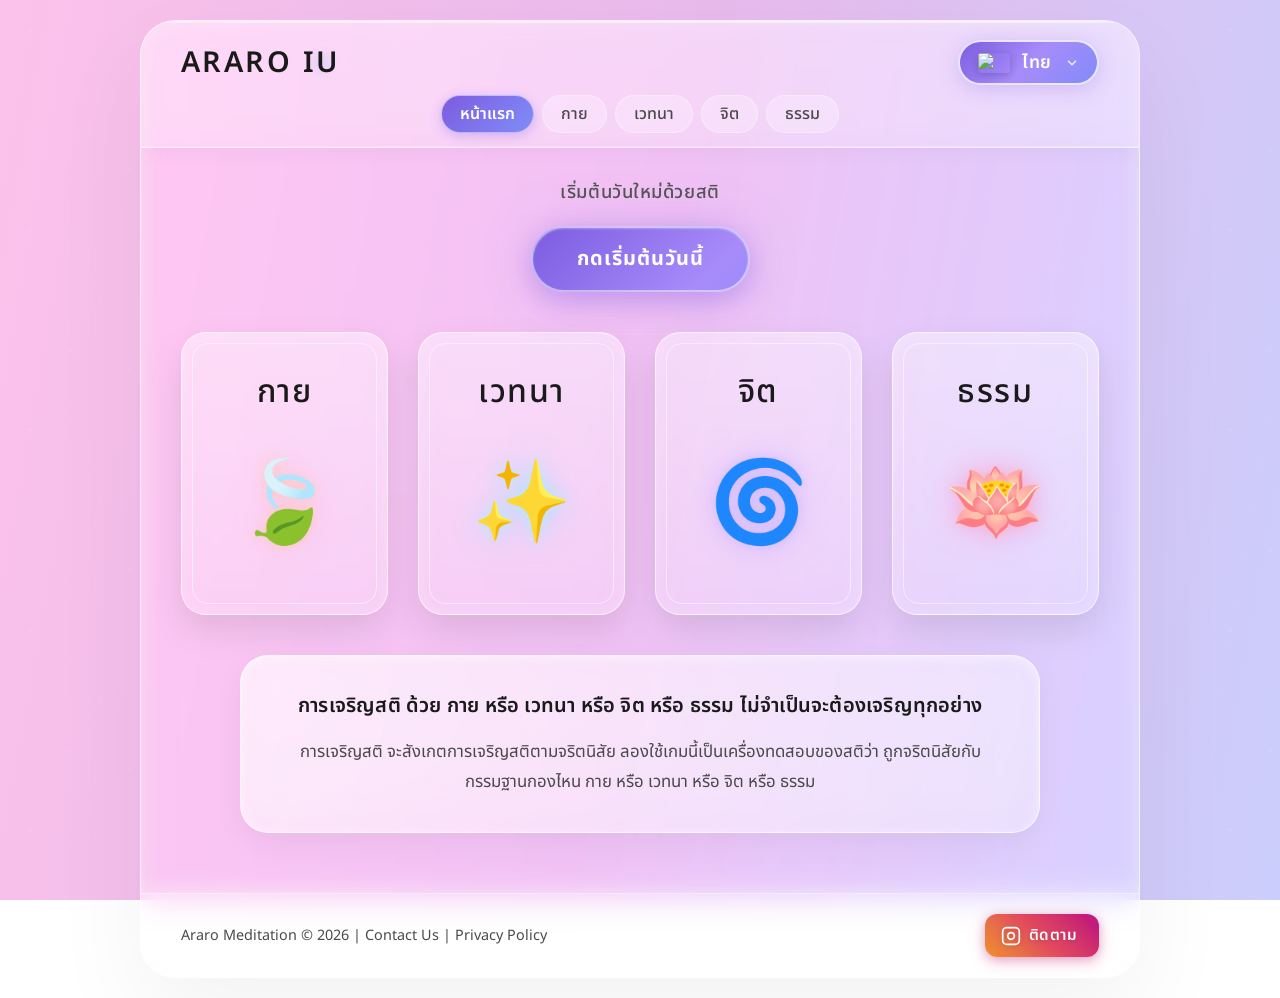
==== index.html @ 1323e58a "Add files via upload" ====
<!DOCTYPE html>
<html lang="th">

<head>
    <meta charset="UTF-8">
    <meta name="viewport" content="width=device-width, initial-scale=1.0">
    <title>เกมเจริญสติ</title>
    <meta name="description"
        content="เว็บไซต์สำหรับฝึกสติ แอพฝึกสติ เกมเจริญสติ สติปัฏฐาน4 Meditation Games Araro IU Meditation">
    <link rel="preconnect" href="https://fonts.googleapis.com">
    <link rel="preconnect" href="https://fonts.gstatic.com" crossorigin>
    <link rel="preload" as="style"
        href="https://fonts.googleapis.com/css2?family=Noto+Sans+Thai:wght@300;400;500;600;700&family=Inter:wght@300;400;500;600;700&display=swap">
    <link rel="stylesheet"
        href="https://fonts.googleapis.com/css2?family=Noto+Sans+Thai:wght@300;400;500;600;700&family=Inter:wght@300;400;500;600;700&display=swap"
        media="print" onload="this.media='all'">
    <noscript>
        <link rel="stylesheet"
            href="https://fonts.googleapis.com/css2?family=Noto+Sans+Thai:wght@300;400;500;600;700&family=Inter:wght@300;400;500;600;700&display=swap">
    </noscript>
    <link rel="stylesheet" href="style.css">
</head>

<body>
    <!-- Navigation Bar -->
    <!-- Glassmorphism App Window -->
    <div class="app-window">
        <!-- Navigation Header (Glassmorphism) -->
        <header class="glass-header">
            <!-- Row 1: Brand + Language -->
            <div class="header-row-1">
                <div class="nav-brand" onclick="navigateTo('home')" style="cursor: pointer;">
                    <span class="logo-text">ARARO <span class="logo-o">IU</span></span>
                </div>
                <div class="header-tools">
                    <button class="lang-pill" id="langSwitchBtn" title="Switch Language" aria-label="เปลี่ยนภาษา">
                        <img src="https://flagcdn.com/w40/th.png" id="langFlag" alt="TH Flag" class="lang-flag-img">
                        <span id="langText">ไทย</span>
                        <svg class="chevron-down" width="14" height="14" viewBox="0 0 24 24" fill="none"
                            stroke="currentColor" stroke-width="3" stroke-linecap="round" stroke-linejoin="round">
                            <path d="M6 9l6 6 6-6"></path>
                        </svg>
                    </button>
                </div>
            </div>
            <!-- Row 2: Navigation Links (centered) -->
            <div class="header-row-2">
                <a href="#" class="nav-item active" onclick="navigateTo('home')" id="navHome">หน้าแรก</a>
                <a href="#" class="nav-item" onclick="navigateTo('body')" id="navBody">กาย</a>
                <a href="#" class="nav-item" onclick="navigateTo('vedana')" id="navVedana">เวทนา</a>
                <a href="#" class="nav-item" onclick="navigateTo('mind')" id="navMind">จิต</a>
                <a href="#" class="nav-item" onclick="navigateTo('dhamma')" id="navDhamma">ธรรม</a>
            </div>
        </header>

        <!-- Main Content -->
        <main class="container" id="app-content">

            <!-- ================= HOME VIEW ================= -->
            <section id="view-home" class="view-section active">
                <div class="hero-section">
                    <p class="hero-subtitle" id="homeSubtitle">เริ่มต้นวันใหม่ด้วยสติ</p>
                    <button class="start-btn" id="startBtn" onclick="startMindfulness()">กดเริ่มต้นวันนี้</button>
                </div>

                <div class="nav-cards-grid">
                    <!-- BODY CARD -->
                    <div class="nav-card glass-feature-card" onclick="navigateTo('body')">
                        <h3 class="nav-card-title thai-font" id="cardBodyTitle">กาย</h3>
                        <div class="card-icon-wrapper">
                            <div class="feature-icon-emoji icon-body">🍃</div>
                        </div>
                    </div>

                    <!-- VEDANA CARD -->
                    <div class="nav-card glass-feature-card" onclick="navigateTo('vedana')">
                        <h3 class="nav-card-title thai-font" id="cardVedanaTitle">เวทนา</h3>
                        <div class="card-icon-wrapper">
                            <div class="feature-icon-emoji icon-vedana">✨</div>
                        </div>
                    </div>

                    <!-- MIND CARD -->
                    <div class="nav-card glass-feature-card" onclick="navigateTo('mind')">
                        <h3 class="nav-card-title thai-font" id="cardMindTitle">จิต</h3>
                        <div class="card-icon-wrapper">
                            <div class="feature-icon-emoji icon-mind">🌀</div>
                        </div>
                    </div>

                    <!-- DHAMMA CARD -->
                    <div class="nav-card glass-feature-card" onclick="navigateTo('dhamma')">
                        <h3 class="nav-card-title thai-font" id="cardDhammaTitle">ธรรม</h3>
                        <div class="card-icon-wrapper">
                            <div class="feature-icon-emoji icon-dhamma">🪷</div>
                        </div>
                    </div>
                </div>

                <div class="home-intro-note glass-feature-card">
                    <p id="homeIntroText1">การเจริญสติ ด้วย กาย หรือ เวทนา หรือ จิต หรือ ธรรม
                        ไม่จำเป็นจะต้องเจริญทุกอย่าง</p>
                    <p id="homeIntroText2">การเจริญสติ จะสังเกตการเจริญสติตามจริตนิสัย
                        ลองใช้เกมนี้เป็นเครื่องทดสอบของสติว่า ถูกจริตนิสัยกับกรรมฐานกองไหน กาย หรือ เวทนา หรือ จิต
                        หรือ ธรรม</p>
                </div>


            </section>

            <!-- ================= FLOATING MINDFULNESS TIMER ================= -->
            <div class="mindfulness-timer" id="mindfulnessTimer" style="display: none;">
                <div class="timer-icon">
                    <svg width="18" height="18" viewBox="0 0 24 24" fill="none" stroke="currentColor" stroke-width="2"
                        stroke-linecap="round" stroke-linejoin="round">
                        <circle cx="12" cy="12" r="10"></circle>
                        <polyline points="12 6 12 12 16 14"></polyline>
                    </svg>
                </div>
                <div class="timer-display" id="timerDisplay">00:00:00</div>
                <div class="timer-pulse"></div>
            </div>


            <section id="view-body" class="view-section" style="display: none;">
                <div class="page-hero-icon body-hero">
                    <div class="page-hero-emoji hero-icon-body">🍃</div>
                </div>
                <h1 class="main-title" id="pageTitleBody">กายานุปัสสนาสติปัฏฐาน</h1>

                <!-- Sub-Navigation Tabs -->
                <div class="sub-nav-tabs">
                    <button class="sub-nav-tab active" id="tabBodyPosture" onclick="switchBodyTab('posture')">อิริยาบถ
                        4</button>
                    <button class="sub-nav-tab" id="tabBodyBreath" onclick="switchBodyTab('breath')">อานาปานสติ</button>
                </div>

                <div id="body-tab-posture" class="body-tab-content active">
                    <!-- Section Title: อิริยาบท 4 -->
                    <h2 class="body-section-heading" id="bodyPostureTitle">อิริยาบท 4</h2>

                    <!-- Posture 1: เดิน (Walking) -->
                    <section class="sensation-card body-posture-card">
                        <div class="card-outline">
                            <div class="button-group single-group">
                                <div class="btn-wrapper">
                                    <button class="circle-btn body-btn btn-walk" id="body-walk"
                                        onclick="recordBodyPosture('walk', 'body-walk')">เดิน</button>
                                    <div class="counter-badge body-counter" id="count-body-walk">0</div>
                                </div>
                            </div>
                            <p class="body-posture-text" id="bodyWalkText">เมื่อร่างกายเดินอยู่
                                ก็รู้ชัดว่าร่างกายเดินอยู่
                            </p>
                        </div>
                    </section>

                    <!-- Posture 2: ยืน (Standing) -->
                    <section class="sensation-card body-posture-card">
                        <div class="card-outline">
                            <div class="button-group single-group">
                                <div class="btn-wrapper">
                                    <button class="circle-btn body-btn btn-stand" id="body-stand"
                                        onclick="recordBodyPosture('stand', 'body-stand')">ยืน</button>
                                    <div class="counter-badge body-counter" id="count-body-stand">0</div>
                                </div>
                            </div>
                            <p class="body-posture-text" id="bodyStandText">เมื่อร่างกายยืนอยู่
                                ก็รู้ชัดว่าร่างกายยืนอยู่
                            </p>
                        </div>
                    </section>

                    <!-- Posture 3: นั่ง (Sitting) -->
                    <section class="sensation-card body-posture-card">
                        <div class="card-outline">
                            <div class="button-group single-group">
                                <div class="btn-wrapper">
                                    <button class="circle-btn body-btn btn-sit" id="body-sit"
                                        onclick="recordBodyPosture('sit', 'body-sit')">นั่ง</button>
                                    <div class="counter-badge body-counter" id="count-body-sit">0</div>
                                </div>
                            </div>
                            <p class="body-posture-text" id="bodySitText">เมื่อร่างกายนั่งอยู่
                                ก็รู้ชัดว่าร่างกายนั่งอยู่
                            </p>
                        </div>
                    </section>

                    <!-- Posture 4: นอน (Lying Down) -->
                    <section class="sensation-card body-posture-card">
                        <div class="card-outline">
                            <div class="button-group single-group">
                                <div class="btn-wrapper">
                                    <button class="circle-btn body-btn btn-lie" id="body-lie"
                                        onclick="recordBodyPosture('lie', 'body-lie')">นอน</button>
                                    <div class="counter-badge body-counter" id="count-body-lie">0</div>
                                </div>
                            </div>
                            <p class="body-posture-text" id="bodyLieText">เมื่อร่างกายนอนอยู่ ก็รู้ชัดว่าร่างกายนอนอยู่
                            </p>
                        </div>
                    </section>

                    <!-- Footer Wisdom Text -->
                    <div class="body-footer-wisdom">
                        <p id="bodyFooterWisdom">หรือตั้งกายไว้ด้วยอาการอย่างใดๆ ก็รู้ชัดอาการอย่างนั้น</p>
                    </div>

                    <!-- Reset Button -->
                    <div class="reset-wrapper" style="margin-bottom: 30px;">
                        <button class="reset-btn" onclick="resetBodyPostures()" id="bodyResetBtn">รีเซ็ต</button>
                    </div>
                </div> <!-- End body-tab-posture -->

                <!-- ================= ANAPANASATI (Breath) TAB ================= -->
                <div id="body-tab-breath" class="body-tab-content" style="display: none;">
                    <h2 class="body-section-heading" id="bodyBreathTitle">อานาปานสติ</h2>

                    <!-- Anapanasati Group 1: 6 buttons -->
                    <section class="sensation-card dhamma-card">
                        <div class="card-outline">
                            <div class="button-group dhamma-button-group">
                                <div class="btn-wrapper wide-btn-wrapper">
                                    <button class="circle-btn wide-btn btn-rainbow" id="body-breath-out"
                                        onclick="recordBodyBreath('body-breath-out')">มีสติหายใจออก</button>
                                    <div class="counter-badge dhamma-counter wide-counter" id="count-body-breath-out">0
                                    </div>
                                </div>
                                <div class="btn-wrapper wide-btn-wrapper">
                                    <button class="circle-btn wide-btn btn-rainbow" id="body-breath-in"
                                        onclick="recordBodyBreath('body-breath-in')">มีสติหายใจเข้า</button>
                                    <div class="counter-badge dhamma-counter wide-counter" id="count-body-breath-in">0
                                    </div>
                                </div>
                                <div class="btn-wrapper wide-btn-wrapper">
                                    <button class="circle-btn wide-btn btn-rainbow" id="body-breath-out-long"
                                        onclick="recordBodyBreath('body-breath-out-long')">เมื่อหายใจออกยาว ก็รู้ชัดว่า
                                        หายใจออกยาว</button>
                                    <div class="counter-badge dhamma-counter wide-counter"
                                        id="count-body-breath-out-long">0</div>
                                </div>
                                <div class="btn-wrapper wide-btn-wrapper">
                                    <button class="circle-btn wide-btn btn-rainbow" id="body-breath-in-long"
                                        onclick="recordBodyBreath('body-breath-in-long')">เมื่อหายใจเข้ายาว ก็รู้ชัดว่า
                                        หายใจเข้ายาว</button>
                                    <div class="counter-badge dhamma-counter wide-counter"
                                        id="count-body-breath-in-long">0</div>
                                </div>
                                <div class="btn-wrapper wide-btn-wrapper">
                                    <button class="circle-btn wide-btn btn-rainbow" id="body-breath-out-short"
                                        onclick="recordBodyBreath('body-breath-out-short')">เมื่อหายใจออกสั้น
                                        ก็รู้ชัดว่า หายใจออกสั้น</button>
                                    <div class="counter-badge dhamma-counter wide-counter"
                                        id="count-body-breath-out-short">0</div>
                                </div>
                                <div class="btn-wrapper wide-btn-wrapper">
                                    <button class="circle-btn wide-btn btn-rainbow" id="body-breath-in-short"
                                        onclick="recordBodyBreath('body-breath-in-short')">เมื่อหายใจเข้าสั้น
                                        ก็รู้ชัดว่า หายใจเข้าสั้น</button>
                                    <div class="counter-badge dhamma-counter wide-counter"
                                        id="count-body-breath-in-short">0</div>
                                </div>
                            </div>
                        </div>
                    </section>

                    <!-- Anapanasati Group 2: 2 buttons -->
                    <section class="sensation-card dhamma-card">
                        <div class="card-outline">
                            <div class="button-group dhamma-button-group">
                                <div class="btn-wrapper wide-btn-wrapper">
                                    <button class="circle-btn wide-btn btn-rainbow" id="body-breath-whole-out"
                                        onclick="recordBodyBreath('body-breath-whole-out')">มีสติ รู้ร่างกายทั้งตัว
                                        หายใจออก</button>
                                    <div class="counter-badge dhamma-counter wide-counter"
                                        id="count-body-breath-whole-out">0</div>
                                </div>
                                <div class="btn-wrapper wide-btn-wrapper">
                                    <button class="circle-btn wide-btn btn-rainbow" id="body-breath-whole-in"
                                        onclick="recordBodyBreath('body-breath-whole-in')">มีสติ รู้ร่างกายทั้งตัว
                                        หายใจเข้า</button>
                                    <div class="counter-badge dhamma-counter wide-counter"
                                        id="count-body-breath-whole-in">0</div>
                                </div>
                            </div>
                        </div>
                    </section>

                    <!-- Anapanasati Group 3: 2 buttons -->
                    <section class="sensation-card dhamma-card">
                        <div class="card-outline">
                            <div class="button-group dhamma-button-group">
                                <div class="btn-wrapper wide-btn-wrapper">
                                    <button class="circle-btn wide-btn btn-rainbow" id="body-breath-fade-out"
                                        onclick="recordBodyBreath('body-breath-fade-out')">เห็นร่างกายที่หายใจออก สลายไป
                                        , ดับไป มีแต่ร่างกายที่หายใจเข้า</button>
                                    <div class="counter-badge dhamma-counter wide-counter"
                                        id="count-body-breath-fade-out">0</div>
                                </div>
                                <div class="btn-wrapper wide-btn-wrapper">
                                    <button class="circle-btn wide-btn btn-rainbow" id="body-breath-fade-in"
                                        onclick="recordBodyBreath('body-breath-fade-in')">เห็นร่างกายที่หายใจเข้า สลายไป
                                        , ดับไป มีแต่ร่างกายที่หายใจออก</button>
                                    <div class="counter-badge dhamma-counter wide-counter"
                                        id="count-body-breath-fade-in">0</div>
                                </div>
                            </div>
                        </div>
                    </section>

                    <!-- Reset Button for Breath -->
                    <div class="reset-wrapper" style="margin-bottom: 30px;">
                        <button class="reset-btn" onclick="resetBodyBreathGroup()"
                            id="bodyBreathResetBtn">รีเซ็ต</button>
                    </div>
                </div> <!-- End body-tab-breath -->

                <div class="footer-link-wrapper">
                    <a href="#" class="footer-link" id="bodyGuideLink"
                        onclick="navigateTo('body-guide')">วิธีการเจริญสติสังเกตกาย</a>
                </div>
            </section>

            <!-- ================= BODY GUIDE VIEW ================= -->
            <section id="view-body-guide" class="view-section" style="display: none;">
                <div class="guide-page">
                    <!-- Back Button -->
                    <div class="guide-back-wrapper">
                        <button class="guide-back-btn" onclick="navigateTo('body')" aria-label="กลับไปหน้าหมวดกาย">
                            <svg width="20" height="20" viewBox="0 0 24 24" fill="none" stroke="currentColor"
                                stroke-width="2.5" stroke-linecap="round" stroke-linejoin="round">
                                <path d="M19 12H5"></path>
                                <path d="M12 19l-7-7 7-7"></path>
                            </svg>
                            <span id="bodyGuideBackText">กลับ</span>
                        </button>
                    </div>

                    <!-- Page Title with Decorative Elements -->
                    <div class="guide-hero">
                        <div class="guide-hero-icon">
                            <svg width="48" height="48" viewBox="0 0 24 24" fill="none" stroke="url(#bodyGuideGrad)"
                                stroke-width="1.2">
                                <defs>
                                    <linearGradient id="bodyGuideGrad" x1="0%" y1="0%" x2="100%" y2="100%">
                                        <stop offset="0%" stop-color="#7c5ce0" />
                                        <stop offset="50%" stop-color="#a78bfa" />
                                        <stop offset="100%" stop-color="#818cf8" />
                                    </linearGradient>
                                </defs>
                                <circle cx="12" cy="12" r="10"></circle>
                                <path d="M12 2a10 10 0 0 1 0 20 10 10 0 0 1 0-20" stroke-dasharray="3 3"></path>
                                <circle cx="12" cy="12" r="4" fill="rgba(167, 139, 250, 0.2)"></circle>
                                <circle cx="12" cy="12" r="1.5" fill="rgba(124, 92, 224, 0.5)"></circle>
                            </svg>
                        </div>
                        <h1 class="guide-main-title" id="bodyGuideMainTitle">กายานุปัสสนาสติปัฏฐาน</h1>
                        <p class="guide-main-subtitle" id="bodyGuideMainSubtitle">วิธีการเจริญสติสังเกตกาย</p>
                    </div>

                    <!-- Section: Overview -->
                    <div class="guide-card guide-card-intro">
                        <div class="guide-card-inner">
                            <div class="guide-section-badge">
                                <span class="badge-dot"></span>
                                <span id="bodyGuideOverviewBadge">ภาพรวม</span>
                            </div>
                            <p class="guide-text" id="bodyGuideOverviewText">วิธีการเจริญสติสังเกตในหมวดกายนี้
                                สามารถมีสติระลึกรู้กายได้หลายอย่าง หลายกรรมฐาน ในเบื้องต้นจะขอยกตัวอย่าง
                                การเจริญสติด้วยกายในหมวด อริยาบท 4 คือ</p>
                        </div>
                    </div>

                    <!-- Section: เดิน (Walking) -->
                    <div class="guide-card guide-card-body">
                        <div class="guide-card-inner">
                            <h2 class="guide-section-title guide-title-body" id="bodyGuideWalkTitle">
                                <span class="guide-icon-circle guide-icon-body">
                                    <svg width="22" height="22" viewBox="0 0 24 24" fill="none" stroke="currentColor"
                                        stroke-width="2" stroke-linecap="round" stroke-linejoin="round">
                                        <circle cx="12" cy="5" r="2"></circle>
                                        <path d="M10 22V18L7 15V11L10 9L14 9L17 11V15L14 18V22"></path>
                                    </svg>
                                </span>
                                เดิน
                            </h2>
                            <div class="guide-highlight-box guide-highlight-body">
                                <div class="highlight-icon">🚶</div>
                                <p class="guide-text" id="bodyGuideWalkDesc">เมื่อร่างกาย เดิน ก็มีสติรู้ชัด
                                    เห็นร่างกายเดิน (เห็นร่างกาย เหมือนเห็นคนอื่น)</p>
                            </div>
                        </div>
                    </div>

                    <!-- Section: ยืน (Standing) -->
                    <div class="guide-card guide-card-body">
                        <div class="guide-card-inner">
                            <h2 class="guide-section-title guide-title-body" id="bodyGuideStandTitle">
                                <span class="guide-icon-circle guide-icon-body">
                                    <svg width="22" height="22" viewBox="0 0 24 24" fill="none" stroke="currentColor"
                                        stroke-width="2" stroke-linecap="round" stroke-linejoin="round">
                                        <circle cx="12" cy="5" r="2"></circle>
                                        <line x1="12" y1="7" x2="12" y2="17"></line>
                                        <line x1="12" y1="17" x2="9" y2="22"></line>
                                        <line x1="12" y1="17" x2="15" y2="22"></line>
                                        <line x1="8" y1="12" x2="16" y2="12"></line>
                                    </svg>
                                </span>
                                ยืน
                            </h2>
                            <div class="guide-highlight-box guide-highlight-body">
                                <div class="highlight-icon">🧍</div>
                                <p class="guide-text" id="bodyGuideStandDesc">เมื่อร่างกาย ยืน ก็มีสติรู้ชัด
                                    เห็นร่างกายยืน (เห็นร่างกาย เหมือนเห็นคนอื่น)</p>
                            </div>
                        </div>
                    </div>

                    <!-- Section: นั่ง (Sitting) -->
                    <div class="guide-card guide-card-body">
                        <div class="guide-card-inner">
                            <h2 class="guide-section-title guide-title-body" id="bodyGuideSitTitle">
                                <span class="guide-icon-circle guide-icon-body">
                                    <svg width="22" height="22" viewBox="0 0 24 24" fill="none" stroke="currentColor"
                                        stroke-width="2" stroke-linecap="round" stroke-linejoin="round">
                                        <circle cx="12" cy="5" r="2"></circle>
                                        <path d="M12 7v5h5"></path>
                                        <line x1="12" y1="12" x2="9" y2="22"></line>
                                        <line x1="17" y1="12" x2="17" y2="22"></line>
                                    </svg>
                                </span>
                                นั่ง
                            </h2>
                            <div class="guide-highlight-box guide-highlight-body">
                                <div class="highlight-icon">🧘</div>
                                <p class="guide-text" id="bodyGuideSitDesc">เมื่อร่างกาย นั่ง ก็มีสติรู้ชัด
                                    เห็นร่างกายนั่ง (เห็นร่างกาย เหมือนเห็นคนอื่น)</p>
                            </div>
                        </div>
                    </div>

                    <!-- Section: นอน (Lying Down) -->
                    <div class="guide-card guide-card-body">
                        <div class="guide-card-inner">
                            <h2 class="guide-section-title guide-title-body" id="bodyGuideLieTitle">
                                <span class="guide-icon-circle guide-icon-body">
                                    <svg width="22" height="22" viewBox="0 0 24 24" fill="none" stroke="currentColor"
                                        stroke-width="2" stroke-linecap="round" stroke-linejoin="round">
                                        <circle cx="6" cy="12" r="2"></circle>
                                        <line x1="8" y1="12" x2="22" y2="12"></line>
                                        <line x1="2" y1="17" x2="22" y2="17"></line>
                                    </svg>
                                </span>
                                นอน
                            </h2>
                            <div class="guide-highlight-box guide-highlight-body">
                                <div class="highlight-icon">🛌</div>
                                <p class="guide-text" id="bodyGuideLieDesc">เมื่อร่างกาย นอน ก็มีสติรู้ชัด
                                    เห็นร่างกายนอน (เห็นร่างกาย เหมือนเห็นคนอื่น)</p>
                            </div>
                        </div>
                    </div>

                    <!-- Section: อาการอื่นๆ (Other Postures) -->
                    <div class="guide-card guide-card-practice">
                        <div class="guide-card-inner">
                            <h2 class="guide-section-title guide-title-practice" id="bodyGuideOtherTitle">
                                <span class="guide-icon-circle guide-icon-practice">
                                    <svg width="22" height="22" viewBox="0 0 24 24" fill="none" stroke="currentColor"
                                        stroke-width="2" stroke-linecap="round" stroke-linejoin="round">
                                        <path d="M12 2L2 7l10 5 10-5-10-5z"></path>
                                        <path d="M2 17l10 5 10-5"></path>
                                        <path d="M2 12l10 5 10-5"></path>
                                    </svg>
                                </span>
                                อาการอื่นๆ
                            </h2>
                            <div class="guide-highlight-box guide-highlight-mind">
                                <div class="highlight-icon">✨</div>
                                <p class="guide-text" id="bodyGuideOtherDesc">หรือตั้งกายไว้ด้วยอาการอย่างใดๆ
                                    ก็รู้ชัดอาการอย่างนั้น (เห็นร่างกาย เหมือนเห็นคนอื่น)</p>
                            </div>
                        </div>
                    </div>

                    <!-- Section: Final Insight -->
                    <div class="guide-card guide-card-liberation">
                        <div class="guide-card-inner guide-final-card">
                            <p class="guide-text guide-text-golden" id="bodyGuideFinalText">เกมส์เจริญสตินี้
                                ก็เปรียบเสมือนเครื่องมือที่ช่วยในการเจริญสติ ช่วยให้มีการระลึกถึงสติ ในเบื้องต้น
                                เพราะขณะที่กดปุ่ม มีการนับจำนวนอริยาบทกายแต่ละครั้ง นั้นก็เท่ากับว่า ขณะนั้นมีสติ
                                เท่ากับจำนวนที่กดปุ่มลงไปนั้น</p>
                        </div>
                    </div>

                    <!-- Bottom spacer -->
                    <div style="height: 40px;"></div>
                </div>
            </section>

            <!-- ================= VEDANA VIEW ================= -->
            <section id="view-vedana" class="view-section" style="display: none;">
                <div class="page-hero-icon vedana-hero">
                    <div class="page-hero-emoji hero-icon-vedana">✨</div>
                </div>
                <h1 class="main-title" id="pageTitle">เวทนานุปัสสนาสติปัฏฐาน</h1>

                <!-- Group 1: Physical Sensation -->
                <section class="sensation-card">
                    <div class="card-outline">
                        <h2 class="section-title text-red" id="phyTitle">เวทนาทางกาย</h2>

                        <div class="button-group dual-group phy-group">
                            <div class="btn-wrapper">
                                <button class="circle-btn btn-sukh" id="phy-sukh"
                                    onclick="recordSensation('phy', 'sukh', 'phy-sukh')">สุข</button>
                                <div class="counter-badge" id="count-phy-sukh">0</div>
                            </div>
                            <div class="btn-wrapper">
                                <button class="circle-btn btn-dukkh" id="phy-dukkh"
                                    onclick="recordSensation('phy', 'dukkh', 'phy-dukkh')">ทุกข์</button>
                                <div class="counter-badge" id="count-phy-dukkh">0</div>
                            </div>
                        </div>

                        <div class="reset-wrapper">
                            <button class="reset-btn" onclick="resetGroup('phy')">รีเซ็ต</button>
                        </div>
                    </div>
                </section>

                <!-- Group 2: Mental Sensation -->
                <section class="sensation-card">
                    <div class="card-outline">
                        <h2 class="section-title text-red" id="menTitle">เวทนาทางใจ</h2>

                        <div class="button-group triple-group men-group">
                            <div class="btn-wrapper">
                                <button class="circle-btn btn-sukh" id="men-sukh"
                                    onclick="recordSensation('men', 'sukh', 'men-sukh')">สุข</button>
                                <div class="counter-badge" id="count-men-sukh">0</div>
                            </div>
                            <div class="btn-wrapper">
                                <button class="circle-btn btn-dukkh" id="men-dukkh"
                                    onclick="recordSensation('men', 'dukkh', 'men-dukkh')">ทุกข์</button>
                                <div class="counter-badge" id="count-men-dukkh">0</div>
                            </div>
                            <div class="btn-wrapper">
                                <button class="circle-btn btn-neutral" id="men-neutral"
                                    onclick="recordSensation('men', 'neutral', 'men-neutral')">เฉยๆ</button>
                                <div class="counter-badge" id="count-men-neutral">0</div>
                            </div>
                        </div>

                        <div class="reset-wrapper">
                            <button class="reset-btn" onclick="resetGroup('men')">รีเซ็ต</button>
                        </div>
                    </div>
                </section>

                <div class="footer-link-wrapper">
                    <a href="#" class="footer-link" onclick="navigateTo('guide')">วิธีการเล่นเกมเจริญสติสังเกตเวทนา</a>
                </div>
            </section>

            <!-- ================= MIND VIEW ================= -->
            <section id="view-mind" class="view-section" style="display: none;">
                <div class="page-hero-icon mind-hero">
                    <div class="page-hero-emoji hero-icon-mind">🌀</div>
                </div>
                <h1 class="main-title" id="pageTitleMind">จิตตานุปัสสนาสติปัฏฐาน</h1>

                <!-- Text Input Area 1 & 2 -->
                <section class="sensation-card mind-card">
                    <div class="card-outline">
                        <h2 class="section-title mind-section-title" id="mindNoteTitle">บันทึกสภาวะจิต</h2>

                        <div class="mind-input-group">
                            <div class="mind-input-btn" id="mindInputBtn1"
                                onclick="recordMindInput('mindInput1', 'mindInputBtn1')" ontouchstart="">
                                <div class="mind-input-field" id="mindInput1" contenteditable="true"
                                    data-placeholder="พิมพ์ความรู้สึก..." role="textbox"
                                    aria-label="บันทึกความรู้สึก 1"></div>
                                <button class="mind-input-clear" id="mindClear1"
                                    onclick="event.stopPropagation(); clearMindInput('mindInput1')" title="ลบข้อความ"
                                    aria-label="ลบข้อความ" style="display:none;">
                                    <svg width="14" height="14" viewBox="0 0 24 24" fill="none" stroke="currentColor"
                                        stroke-width="2.5" stroke-linecap="round" stroke-linejoin="round">
                                        <line x1="18" y1="6" x2="6" y2="18"></line>
                                        <line x1="6" y1="6" x2="18" y2="18"></line>
                                    </svg>
                                </button>
                            </div>
                            <div class="counter-badge mind-input-counter" id="count-mindInput1">0</div>

                            <div class="mind-input-btn" id="mindInputBtn2"
                                onclick="recordMindInput('mindInput2', 'mindInputBtn2')" ontouchstart="">
                                <div class="mind-input-field" id="mindInput2" contenteditable="true"
                                    data-placeholder="พิมพ์ความรู้สึก..." role="textbox"
                                    aria-label="บันทึกความรู้สึก 2"></div>
                                <button class="mind-input-clear" id="mindClear2"
                                    onclick="event.stopPropagation(); clearMindInput('mindInput2')" title="ลบข้อความ"
                                    aria-label="ลบข้อความ" style="display:none;">
                                    <svg width="14" height="14" viewBox="0 0 24 24" fill="none" stroke="currentColor"
                                        stroke-width="2.5" stroke-linecap="round" stroke-linejoin="round">
                                        <line x1="18" y1="6" x2="6" y2="18"></line>
                                        <line x1="6" y1="6" x2="18" y2="18"></line>
                                    </svg>
                                </button>
                            </div>
                            <div class="counter-badge mind-input-counter" id="count-mindInput2">0</div>
                        </div>

                        <div class="reset-wrapper mind-action-wrapper" style="gap: 15px;">
                            <button class="confirm-btn" id="mindConfirmBtn" onclick="confirmMindInputs()">ตกลง</button>
                            <button class="reset-btn" onclick="resetMindInputs()">รีเซ็ต</button>
                        </div>
                    </div>
                </section>

                <!-- Pair 1: จิตโลภ / จิตไม่โลภ (Purple Glow) -->
                <section class="sensation-card mind-card">
                    <div class="card-outline">
                        <h2 class="section-title mind-pair-title pair-lobha" id="mindLobhaTitle">โลภะ · อโลภะ</h2>
                        <div class="button-group dual-group mind-btn-group">
                            <div class="btn-wrapper">
                                <button class="circle-btn mind-btn btn-lobha" id="mind-lobha"
                                    onclick="recordMindState('lobha', 'mind-lobha')">จิตโลภ</button>
                                <div class="counter-badge mind-counter" id="count-mind-lobha">0</div>
                            </div>
                            <div class="btn-wrapper">
                                <button class="circle-btn mind-btn btn-alobha" id="mind-alobha"
                                    onclick="recordMindState('alobha', 'mind-alobha')">จิตไม่โลภ</button>
                                <div class="counter-badge mind-counter" id="count-mind-alobha">0</div>
                            </div>
                        </div>
                        <div class="reset-wrapper">
                            <button class="reset-btn" onclick="resetMindGroup('lobha')">รีเซ็ต</button>
                        </div>
                    </div>
                </section>

                <!-- Pair 2: จิตโกรธ / จิตไม่โกรธ (Red Glow) -->
                <section class="sensation-card mind-card">
                    <div class="card-outline">
                        <h2 class="section-title mind-pair-title pair-dosa" id="mindDosaTitle">โทสะ · อโทสะ</h2>
                        <div class="button-group dual-group mind-btn-group">
                            <div class="btn-wrapper">
                                <button class="circle-btn mind-btn btn-dosa" id="mind-dosa"
                                    onclick="recordMindState('dosa', 'mind-dosa')">จิตโกรธ</button>
                                <div class="counter-badge mind-counter" id="count-mind-dosa">0</div>
                            </div>
                            <div class="btn-wrapper">
                                <button class="circle-btn mind-btn btn-adosa" id="mind-adosa"
                                    onclick="recordMindState('adosa', 'mind-adosa')">จิตไม่โกรธ</button>
                                <div class="counter-badge mind-counter" id="count-mind-adosa">0</div>
                            </div>
                        </div>
                        <div class="reset-wrapper">
                            <button class="reset-btn" onclick="resetMindGroup('dosa')">รีเซ็ต</button>
                        </div>
                    </div>
                </section>

                <!-- Pair 3: จิตหลง / จิตไม่หลง (Dark Grey Glow) -->
                <section class="sensation-card mind-card">
                    <div class="card-outline">
                        <h2 class="section-title mind-pair-title pair-moha" id="mindMohaTitle">โมหะ · อโมหะ</h2>
                        <div class="button-group dual-group mind-btn-group">
                            <div class="btn-wrapper">
                                <button class="circle-btn mind-btn btn-moha" id="mind-moha"
                                    onclick="recordMindState('moha', 'mind-moha')">จิตหลง</button>
                                <div class="counter-badge mind-counter" id="count-mind-moha">0</div>
                            </div>
                            <div class="btn-wrapper">
                                <button class="circle-btn mind-btn btn-amoha" id="mind-amoha"
                                    onclick="recordMindState('amoha', 'mind-amoha')">จิตไม่หลง</button>
                                <div class="counter-badge mind-counter" id="count-mind-amoha">0</div>
                            </div>
                        </div>
                        <div class="reset-wrapper">
                            <button class="reset-btn" onclick="resetMindGroup('moha')">รีเซ็ต</button>
                        </div>
                    </div>
                </section>

                <div class="footer-link-wrapper">
                    <a href="#" class="footer-link" id="mindFooterLink"
                        onclick="navigateTo('mind-guide')">วิธีการเจริญสติสังเกตจิต</a>
                </div>
            </section>

            <!-- ================= MIND GUIDE VIEW ================= -->
            <section id="view-mind-guide" class="view-section" style="display: none;">
                <div class="guide-page">
                    <!-- Back Button -->
                    <div class="guide-back-wrapper">
                        <button class="guide-back-btn" onclick="navigateTo('mind')" aria-label="กลับไปหน้าหมวดจิต">
                            <svg width="20" height="20" viewBox="0 0 24 24" fill="none" stroke="currentColor"
                                stroke-width="2.5" stroke-linecap="round" stroke-linejoin="round">
                                <path d="M19 12H5"></path>
                                <path d="M12 19l-7-7 7-7"></path>
                            </svg>
                            <span id="mindGuideBackText">กลับ</span>
                        </button>
                    </div>

                    <!-- Page Title with Decorative Elements -->
                    <div class="guide-hero">
                        <div class="guide-hero-icon">
                            <svg width="48" height="48" viewBox="0 0 24 24" fill="none" stroke="url(#mindGuideGrad)"
                                stroke-width="1.2">
                                <defs>
                                    <linearGradient id="mindGuideGrad" x1="0%" y1="0%" x2="100%" y2="100%">
                                        <stop offset="0%" stop-color="#7c5ce0" />
                                        <stop offset="50%" stop-color="#a78bfa" />
                                        <stop offset="100%" stop-color="#818cf8" />
                                    </linearGradient>
                                </defs>
                                <circle cx="12" cy="12" r="10"></circle>
                                <path d="M12 2a10 10 0 0 1 0 20 10 10 0 0 1 0-20" stroke-dasharray="3 3"></path>
                                <circle cx="12" cy="12" r="4" fill="rgba(167, 139, 250, 0.2)"></circle>
                                <circle cx="12" cy="12" r="1.5" fill="rgba(124, 92, 224, 0.5)"></circle>
                            </svg>
                        </div>
                        <h1 class="guide-main-title" id="mindGuideMainTitle">จิตตานุปัสสนาสติปัฏฐาน</h1>
                        <p class="guide-main-subtitle" id="mindGuideMainSubtitle">วิธีการเจริญสติสังเกตจิต</p>
                    </div>

                    <!-- Section: Overview -->
                    <div class="guide-card guide-card-intro">
                        <div class="guide-card-inner">
                            <div class="guide-section-badge">
                                <span class="badge-dot"></span>
                                <span id="mindGuideOverviewBadge">ภาพรวม</span>
                            </div>
                            <p class="guide-text" id="mindGuideOverviewText">การดูจิต ท่านสอนให้ดูจิตเป็นคู่ๆ
                                ให้รู้ถึงความมีอยู่และความไม่มีอยู่ของจิตชนิดนั้นๆ
                                เพื่อให้เห็นถึงความไม่เที่ยงแท้แน่นอนของจิตชนิดนั้นๆ</p>
                        </div>
                    </div>

                    <!-- Section: ความไม่เที่ยง (Impermanence) -->
                    <div class="guide-card guide-card-mind">
                        <div class="guide-card-inner">
                            <h2 class="guide-section-title guide-title-mind" id="mindGuideImpermanenceTitle">
                                <span class="guide-icon-circle guide-icon-mind">
                                    <svg width="22" height="22" viewBox="0 0 24 24" fill="none" stroke="currentColor"
                                        stroke-width="2" stroke-linecap="round" stroke-linejoin="round">
                                        <circle cx="12" cy="12" r="10"></circle>
                                        <path d="M8 14s1.5 2 4 2 4-2 4-2"></path>
                                        <line x1="9" y1="9" x2="9.01" y2="9"></line>
                                        <line x1="15" y1="9" x2="15.01" y2="9"></line>
                                    </svg>
                                </span>
                                ความไม่เที่ยงของจิต
                            </h2>
                            <div class="guide-highlight-box guide-highlight-mind">
                                <div class="highlight-icon">💭</div>
                                <p class="guide-text" id="mindGuideImpermanenceDesc">ถ้าสิ่งนั้นเที่ยงแท้แน่นอนจริง
                                    สิ่งนั้นจะต้องแน่ สิ่งนั้นจะต้องหนึ่ง สิ่งนั้นจะต้องไม่เปลี่ยนแปลง
                                    ก็ในเมื่อสิ่งนั้นเป็นสอง ไม่เที่ยง เปลี่ยนแปลง สิ่งนั้น จะเที่ยงแท้แน่นอนได้อย่างไร
                                    เมื่อสิ่งนั้นไม่เที่ยงแท้แน่นอน ควรหรือที่จะเข้าไปยึดมั่นถือมั่นสิ่งนั้นว่า
                                    สิ่งนั้นเป็นตัวเราเป็นของเรา</p>
                            </div>
                        </div>
                    </div>

                    <!-- Section: วิธีปฏิบัติ (Practice Method) -->
                    <div class="guide-card guide-card-practice">
                        <div class="guide-card-inner">
                            <h2 class="guide-section-title guide-title-practice" id="mindGuidePracticeTitle">
                                <span class="guide-icon-circle guide-icon-practice">
                                    <svg width="22" height="22" viewBox="0 0 24 24" fill="none" stroke="currentColor"
                                        stroke-width="2" stroke-linecap="round" stroke-linejoin="round">
                                        <path d="M12 2L2 7l10 5 10-5-10-5z"></path>
                                        <path d="M2 17l10 5 10-5"></path>
                                        <path d="M2 12l10 5 10-5"></path>
                                    </svg>
                                </span>
                                วิธีปฏิบัติ
                            </h2>
                            <div class="guide-highlight-box guide-highlight-body">
                                <div class="highlight-icon">✍️</div>
                                <p class="guide-text" id="mindGuidePracticeDesc">ให้จับคู่จิตเป็นคู่ๆ
                                    แล้วพิมพ์ลงไปในช่องบันทึกสภาวะจิตก็ได้เช่น (จิตหงุดหงิด , จิตไม่หงุดหงิด)
                                    แล้วสังเกตถึงความมีอยู่ และความไม่มีอยู่ของจิตอยู่อย่างนั้น ทั้งวัน ทั้งคืน ยืน เดิน
                                    นั่ง นอน ฯลฯ แล้วจะเห็นความไม่เที่ยงแท้แน่นอนของจิต</p>
                            </div>
                        </div>
                    </div>

                    <!-- Section: Final Insight -->
                    <div class="guide-card guide-card-liberation">
                        <div class="guide-card-inner guide-final-card">
                            <p class="guide-text guide-text-golden" id="mindGuideFinalText">เกมส์เจริญสตินี้
                                ก็เปรียบเสมือนเครื่องมือที่ช่วยในการเจริญสติ ช่วยให้มีการระลึกถึงสติ ในเบื้องต้น
                                เพราะขณะที่กดปุ่ม มีการนับจำนวนจิตแต่ละครั้ง นั้นก็เท่ากับว่า ขณะนั้นมีสติ
                                เท่ากับจำนวนที่กดปุ่มลงไปนั้น</p>
                        </div>
                    </div>

                    <!-- Bottom spacer -->
                    <div style="height: 40px;"></div>
                </div>
            </section>

            <!-- ================= VEDANA GUIDE VIEW ================= -->
            <section id="view-guide" class="view-section" style="display: none;">
                <div class="guide-page">
                    <!-- Back Button -->
                    <div class="guide-back-wrapper">
                        <button class="guide-back-btn" onclick="navigateTo('vedana')" aria-label="กลับไปหน้าหมวดเวทนา">
                            <svg width="20" height="20" viewBox="0 0 24 24" fill="none" stroke="currentColor"
                                stroke-width="2.5" stroke-linecap="round" stroke-linejoin="round">
                                <path d="M19 12H5"></path>
                                <path d="M12 19l-7-7 7-7"></path>
                            </svg>
                            <span id="guideBackText">กลับ</span>
                        </button>
                    </div>

                    <!-- Page Title with Decorative Elements -->
                    <div class="guide-hero">
                        <div class="guide-hero-icon">
                            <svg width="48" height="48" viewBox="0 0 24 24" fill="none" stroke="url(#guideGrad)"
                                stroke-width="1.2">
                                <defs>
                                    <linearGradient id="guideGrad" x1="0%" y1="0%" x2="100%" y2="100%">
                                        <stop offset="0%" stop-color="#7c5ce0" />
                                        <stop offset="50%" stop-color="#a78bfa" />
                                        <stop offset="100%" stop-color="#818cf8" />
                                    </linearGradient>
                                </defs>
                                <circle cx="12" cy="12" r="10"></circle>
                                <path d="M12 2a10 10 0 0 1 0 20 10 10 0 0 1 0-20" stroke-dasharray="3 3"></path>
                                <circle cx="12" cy="12" r="4" fill="rgba(167, 139, 250, 0.2)"></circle>
                                <circle cx="12" cy="12" r="1.5" fill="rgba(124, 92, 224, 0.5)"></circle>
                            </svg>
                        </div>
                        <h1 class="guide-main-title" id="guideMainTitle">เวทนานุปัสสนาสติปัฏฐาน</h1>
                        <p class="guide-main-subtitle" id="guideMainSubtitle">วิธีการเจริญสติด้วยการสังเกตเวทนา</p>
                    </div>

                    <!-- Section: Vedana Overview -->
                    <div class="guide-card guide-card-intro">
                        <div class="guide-card-inner">
                            <div class="guide-section-badge">
                                <span class="badge-dot"></span>
                                <span id="guideOverviewBadge">ภาพรวม</span>
                            </div>
                            <p class="guide-text" id="guideOverviewText">เวทนาจะมีตั้งแต่ <strong>เวทนา 2</strong>
                                ไปจนถึง <strong>เวทนา 108</strong></p>
                            <p class="guide-text guide-text-note" id="guideOverviewNote">เวทนา 2 จะมี
                                <em>เวทนาทางร่างกาย</em> กับ <em>เวทนาทางใจ</em>
                            </p>
                        </div>
                    </div>

                    <!-- Section: เวทนาทางร่างกาย (Physical Vedana) -->
                    <div class="guide-card guide-card-body">
                        <div class="guide-card-inner">
                            <h2 class="guide-section-title guide-title-body" id="guideBodyTitle">
                                <span class="guide-icon-circle guide-icon-body">
                                    <svg width="22" height="22" viewBox="0 0 24 24" fill="none" stroke="currentColor"
                                        stroke-width="2" stroke-linecap="round" stroke-linejoin="round">
                                        <path
                                            d="M20.84 4.61a5.5 5.5 0 0 0-7.78 0L12 5.67l-1.06-1.06a5.5 5.5 0 0 0-7.78 7.78l1.06 1.06L12 21.23l7.78-7.78 1.06-1.06a5.5 5.5 0 0 0 0-7.78z">
                                        </path>
                                    </svg>
                                </span>
                                เวทนาทางร่างกาย
                            </h2>
                            <p class="guide-text" id="guideBodyDesc">เวทนาทางร่างกาย แบ่งออกเป็น <strong>2</strong> คือ
                            </p>
                            <div class="guide-vedana-pills">
                                <div class="guide-pill guide-pill-sukh">
                                    <span class="pill-dot pill-dot-sukh"></span>
                                    <span id="guideBodySukh">ความรู้สึกสุข</span>
                                    <span class="pill-sub" id="guideBodySukhSub">(ทางร่างกาย)</span>
                                </div>
                                <div class="guide-pill guide-pill-dukkh">
                                    <span class="pill-dot pill-dot-dukkh"></span>
                                    <span id="guideBodyDukkh">ความรู้สึกทุกข์</span>
                                    <span class="pill-sub" id="guideBodyDukkhSub">(ทางร่างกาย)</span>
                                </div>
                            </div>
                        </div>
                    </div>

                    <!-- Section: เวทนาทางใจ (Mental Vedana) -->
                    <div class="guide-card guide-card-mind">
                        <div class="guide-card-inner">
                            <h2 class="guide-section-title guide-title-mind" id="guideMindTitle">
                                <span class="guide-icon-circle guide-icon-mind">
                                    <svg width="22" height="22" viewBox="0 0 24 24" fill="none" stroke="currentColor"
                                        stroke-width="2" stroke-linecap="round" stroke-linejoin="round">
                                        <circle cx="12" cy="12" r="10"></circle>
                                        <path d="M8 14s1.5 2 4 2 4-2 4-2"></path>
                                        <line x1="9" y1="9" x2="9.01" y2="9"></line>
                                        <line x1="15" y1="9" x2="15.01" y2="9"></line>
                                    </svg>
                                </span>
                                เวทนาทางใจ
                            </h2>
                            <p class="guide-text" id="guideMindDesc">เวทนาทางใจ แบ่งออกเป็น <strong>3</strong> คือ</p>
                            <div class="guide-vedana-pills">
                                <div class="guide-pill guide-pill-sukh">
                                    <span class="pill-dot pill-dot-sukh"></span>
                                    <span id="guideMindSukh">ความรู้สึกสุข</span>
                                    <span class="pill-sub" id="guideMindSukhSub">(ทางใจ)</span>
                                </div>
                                <div class="guide-pill guide-pill-dukkh">
                                    <span class="pill-dot pill-dot-dukkh"></span>
                                    <span id="guideMindDukkh">ความรู้สึกทุกข์</span>
                                    <span class="pill-sub" id="guideMindDukkhSub">(ทางใจ)</span>
                                </div>
                                <div class="guide-pill guide-pill-neutral">
                                    <span class="pill-dot pill-dot-neutral"></span>
                                    <span id="guideMindNeutral">ความรู้สึกเฉยๆ</span>
                                    <span class="pill-sub" id="guideMindNeutralSub">(ทางใจ)</span>
                                </div>
                            </div>
                        </div>
                    </div>

                    <!-- Section: วิธีเจริญสติ (Body Practice) -->
                    <div class="guide-card guide-card-practice">
                        <div class="guide-card-inner">
                            <h2 class="guide-section-title guide-title-practice" id="guidePracticeTitle">
                                <span class="guide-icon-circle guide-icon-practice">
                                    <svg width="22" height="22" viewBox="0 0 24 24" fill="none" stroke="currentColor"
                                        stroke-width="2" stroke-linecap="round" stroke-linejoin="round">
                                        <path d="M12 2L2 7l10 5 10-5-10-5z"></path>
                                        <path d="M2 17l10 5 10-5"></path>
                                        <path d="M2 12l10 5 10-5"></path>
                                    </svg>
                                </span>
                                วิธีเจริญสติด้วยการดูเวทนา
                            </h2>

                            <div class="guide-highlight-box guide-highlight-body">
                                <div class="highlight-icon">🧘</div>
                                <p class="guide-text" id="guidePracticeBody">ถ้าเวทนาทางกาย (สุข, ทุกข์)
                                    ตรงส่วนไหนของกาย ก็ให้มีสติ กำหนดรู้เวทนา ไปตรงนั้น ในส่วนต่างๆ ของกาย</p>
                            </div>

                            <div class="guide-highlight-box guide-highlight-mind">
                                <div class="highlight-icon">💭</div>
                                <p class="guide-text" id="guidePracticeMind">ถ้ามีความรู้สึก (สุข, ทุกข์ หรือ เฉยๆ)
                                    ทางใจ ก็ให้มีสติ กำหนดรู้ เวทนาทางใจ ไป ณ ขณะนั้น</p>
                            </div>

                            <div class="guide-insight-box">
                                <p class="guide-text guide-text-insight" id="guidePracticeInsight">แต่เวทนาทางใจ
                                    จะเกิดได้ทีละอย่าง เช่น ขณะที่มีความสุขใจอยู่ ในขณะนั้น ความทุกข์ และ ความเฉยๆ
                                    ทางใจจะไม่มี ให้มีสติกำหนดรู้ เวทนาทางใจ</p>
                            </div>
                        </div>
                    </div>

                    <!-- Section: ลองสังเกต (Try Observing) -->
                    <div class="guide-card guide-card-observe">
                        <div class="guide-card-inner">
                            <h2 class="guide-section-title guide-title-observe" id="guideObserveTitle">
                                <span class="guide-icon-circle guide-icon-observe">
                                    <svg width="22" height="22" viewBox="0 0 24 24" fill="none" stroke="currentColor"
                                        stroke-width="2" stroke-linecap="round" stroke-linejoin="round">
                                        <circle cx="11" cy="11" r="8"></circle>
                                        <line x1="21" y1="21" x2="16.65" y2="16.65"></line>
                                    </svg>
                                </span>
                                ลองสังเกต ณ ขณะนี้
                            </h2>
                            <div class="guide-observe-prompt">
                                <p class="guide-text guide-text-center" id="guideObserveText">ความรู้สึกทางใจเป็นแบบไหน?
                                </p>
                                <div class="guide-observe-options">
                                    <div class="observe-option observe-sukh" id="guideObserveSukh">ขณะนี้ จิตใจมีความสุข
                                    </div>
                                    <div class="observe-option observe-dukkh" id="guideObserveDukkh">หรือ มีความทุกข์
                                    </div>
                                    <div class="observe-option observe-neutral" id="guideObserveNeutral">หรือ เฉยๆ</div>
                                </div>
                                <p class="guide-text guide-text-highlight" id="guideObserveConclusion">ให้มีสติ
                                    รู้เท่าทันเวทนา</p>
                            </div>
                        </div>
                    </div>

                    <!-- Section: ทวารทั้ง 6 (Six Sense Doors) -->
                    <div class="guide-card guide-card-senses">
                        <div class="guide-card-inner">
                            <div class="guide-section-badge">
                                <span class="badge-dot badge-dot-alt"></span>
                                <span id="guideSensesBadge">หรือ…</span>
                            </div>

                            <div class="guide-sense-list">
                                <div class="guide-sense-item">
                                    <div class="sense-icon">👁️</div>
                                    <div class="sense-content">
                                        <p class="sense-action" id="guideSenseEye">ในขณะที่.. <strong>ตา</strong>
                                            มองเห็น <strong>รูป</strong></p>
                                        <p class="sense-vedana" id="guideSenseEyeVedana">จิตใจ มี(ความสุข ทุกข์ หรือ
                                            เฉยๆ) ให้มีสติ รู้ทัน</p>
                                    </div>
                                </div>

                                <div class="guide-sense-item">
                                    <div class="sense-icon">👂</div>
                                    <div class="sense-content">
                                        <p class="sense-action" id="guideSenseEar">ในขณะที่.. <strong>หู</strong> ได้ยิน
                                            <strong>เสียง</strong>
                                        </p>
                                        <p class="sense-vedana" id="guideSenseEarVedana">จิตใจ มี(ความสุข ทุกข์ หรือ
                                            เฉยๆ) ให้มีสติ รู้ทัน</p>
                                    </div>
                                </div>

                                <div class="guide-sense-item">
                                    <div class="sense-icon">💭</div>
                                    <div class="sense-content">
                                        <p class="sense-action" id="guideSenseThink">ในขณะที่ มี<strong>ความคิด</strong>
                                            เกิดขึ้น</p>
                                        <p class="sense-vedana" id="guideSenseThinkVedana">จิตใจ มี(ความสุข ทุกข์ หรือ
                                            เฉยๆ) ให้มีสติ รู้ทัน</p>
                                    </div>
                                </div>
                            </div>
                        </div>
                    </div>

                    <!-- Section: เวทนา 5 (Vedana 5 Conclusion) -->
                    <div class="guide-card guide-card-vedana5">
                        <div class="guide-card-inner">
                            <p class="guide-text" id="guideVedana5Desc">แล้วให้สังเกตเห็นว่า..</p>
                            <div class="guide-vedana5-diagram">
                                <div class="vedana5-group vedana5-body">
                                    <div class="vedana5-label" id="guideV5BodyLabel">เวทนา 2 ทางร่างกาย</div>
                                    <div class="vedana5-items">
                                        <span class="vedana5-chip v5-sukh">สุข</span>
                                        <span class="vedana5-chip v5-dukkh">ทุกข์</span>
                                    </div>
                                </div>
                                <div class="vedana5-separator">
                                    <div class="separator-line"></div>
                                    <span class="separator-text" id="guideV5SepText">แยกออกจากกัน คนละส่วนกัน</span>
                                    <div class="separator-line"></div>
                                </div>
                                <div class="vedana5-group vedana5-mind">
                                    <div class="vedana5-label" id="guideV5MindLabel">เวทนา 3 ทางใจ</div>
                                    <div class="vedana5-items">
                                        <span class="vedana5-chip v5-sukh">สุข</span>
                                        <span class="vedana5-chip v5-dukkh">ทุกข์</span>
                                        <span class="vedana5-chip v5-neutral">เฉยๆ</span>
                                    </div>
                                </div>
                            </div>
                            <p class="guide-text guide-text-center guide-text-conclusion" id="guideVedana5Conclusion">
                                ก็จะเรียกว่า <strong>เวทนา 5</strong></p>
                        </div>
                    </div>

                    <!-- Section: อุภโตภาควิมุต (Final Insight) -->
                    <div class="guide-card guide-card-liberation">
                        <div class="guide-card-inner guide-final-card">
                            <p class="guide-text guide-text-golden" id="guideLiberationText">เกมส์เจริญสตินี้
                                ก็เปรียบเสมือนเครื่องมือที่ช่วยในการเจริญสติ ช่วยให้มีการระลึกถึงสติ ในเบื้องต้น
                                เพราะขณะที่กดปุ่ม มีการนับจำนวนเวทนาแต่ละครั้ง นั้นก็เท่ากับว่า ขณะนั้นมีสติ
                                เท่ากับจำนวนที่กดปุ่มลงไปนั้น</p>
                        </div>
                    </div>

                    <!-- Bottom spacer -->
                    <div style="height: 40px;"></div>
                </div>
            </section>

            <!-- ================= DHAMMA VIEW ================= -->
            <section id="view-dhamma" class="view-section" style="display: none;">
                <div class="page-hero-icon dhamma-hero">
                    <div class="page-hero-emoji hero-icon-dhamma">🪷</div>
                </div>
                <h1 class="main-title" id="pageTitleDhamma">ธรรมานุปัสสนาสติปัฏฐาน</h1>

                <!-- Dhamma Buttons -->
                <section class="sensation-card dhamma-card">
                    <div class="card-outline">
                        <h2 class="section-title text-red" id="dhammaPostureTitle" style="display:none;">หมวดธรรม</h2>
                        <div class="button-group dhamma-button-group">

                            <!-- Button 1 -->
                            <div class="btn-wrapper wide-btn-wrapper">
                                <button class="circle-btn wide-btn btn-rainbow" id="dhamma-impermanence"
                                    onclick="recordDhamma('dhamma-impermanence')">ตามเห็นความไม่เที่ยง</button>
                                <div class="counter-badge dhamma-counter wide-counter" id="count-dhamma-impermanence">0
                                </div>
                            </div>

                            <!-- Button 2 -->
                            <div class="btn-wrapper wide-btn-wrapper">
                                <button class="circle-btn wide-btn btn-rainbow" id="dhamma-fading"
                                    onclick="recordDhamma('dhamma-fading')">ตามเห็นความจางคลาย</button>
                                <div class="counter-badge dhamma-counter wide-counter" id="count-dhamma-fading">0</div>
                            </div>

                            <!-- Button 3 -->
                            <div class="btn-wrapper wide-btn-wrapper">
                                <button class="circle-btn wide-btn btn-rainbow" id="dhamma-cessation"
                                    onclick="recordDhamma('dhamma-cessation')">ตามเห็นความดับ</button>
                                <div class="counter-badge dhamma-counter wide-counter" id="count-dhamma-cessation">0
                                </div>
                            </div>

                            <!-- Button 4 -->
                            <div class="btn-wrapper wide-btn-wrapper">
                                <button class="circle-btn wide-btn btn-rainbow" id="dhamma-relinquishment"
                                    onclick="recordDhamma('dhamma-relinquishment')">ตามเห็นความสลัดคืน</button>
                                <div class="counter-badge dhamma-counter wide-counter" id="count-dhamma-relinquishment">
                                    0</div>
                            </div>

                        </div>

                        <!-- Reset Button -->
                        <div class="reset-wrapper">
                            <button class="reset-btn" onclick="resetDhammaGroup()" id="dhammaResetBtn">รีเซ็ต</button>
                        </div>
                    </div>
                </section>

                <div class="footer-link-wrapper">
                    <a href="#" class="footer-link" id="dhammaGuideLink"
                        onclick="navigateTo('dhamma-guide')">วิธีการเจริญสติสังเกตธรรม</a>
                </div>
            </section>

            <!-- ================= DHAMMA GUIDE VIEW ================= -->
            <section id="view-dhamma-guide" class="view-section" style="display: none;">
                <div class="guide-page">
                    <!-- Back Button -->
                    <div class="guide-back-wrapper">
                        <button class="guide-back-btn" onclick="navigateTo('dhamma')" aria-label="กลับไปหน้าหมวดธรรม">
                            <svg width="20" height="20" viewBox="0 0 24 24" fill="none" stroke="currentColor"
                                stroke-width="2.5" stroke-linecap="round" stroke-linejoin="round">
                                <path d="M19 12H5"></path>
                                <path d="M12 19l-7-7 7-7"></path>
                            </svg>
                            <span id="dhammaGuideBackText">กลับ</span>
                        </button>
                    </div>

                    <!-- Page Title with Decorative Elements -->
                    <div class="guide-hero">
                        <div class="guide-hero-icon">
                            <svg width="48" height="48" viewBox="0 0 24 24" fill="none" stroke="url(#dhammaGuideGrad)"
                                stroke-width="1.2">
                                <defs>
                                    <linearGradient id="dhammaGuideGrad" x1="0%" y1="0%" x2="100%" y2="100%">
                                        <stop offset="0%" stop-color="#ff9a9e" />
                                        <stop offset="50%" stop-color="#fecfef" />
                                        <stop offset="100%" stop-color="#a1c4fd" />
                                    </linearGradient>
                                </defs>
                                <circle cx="12" cy="12" r="10"></circle>
                                <path d="M12 2a10 10 0 0 1 0 20 10 10 0 0 1 0-20" stroke-dasharray="3 3"></path>
                                <circle cx="12" cy="12" r="4" fill="rgba(255, 154, 158, 0.2)"></circle>
                                <circle cx="12" cy="12" r="1.5" fill="rgba(161, 196, 253, 0.5)"></circle>
                            </svg>
                        </div>
                        <h1 class="guide-main-title" id="dhammaGuideMainTitle">ธรรมานุปัสสนาสติปัฏฐาน</h1>
                        <p class="guide-main-subtitle" id="dhammaGuideMainSubtitle">วิธีการเจริญสติสังเกตธรรม</p>
                    </div>

                    <!-- Section: Overview -->
                    <div class="guide-card guide-card-intro">
                        <div class="guide-card-inner">
                            <div class="guide-section-badge">
                                <span class="badge-dot"></span>
                                <span id="dhammaGuideOverviewBadge">ภาพรวม</span>
                            </div>
                            <p class="guide-text" id="dhammaGuideOverviewText">ในหมวด"ธรรม" หรือ "ธรรมมานุปัสสนา" 4
                                ข้อหลังนี้ ไม่จำเป็นจะต้องเห็นทั้งหมด เห็นแค่ข้อใดข้อนึงตามจริตนิสัย ตามกรรมฐาน
                                ก็เรียกว่าเห็นในหมวดธรรมแล้ว เพราะในหมวดธรรมทั้งหมด จัดเข้าไตรลักษณ์ทั้งหมด</p>
                        </div>
                    </div>

                    <!-- Section: วิปัสสนาและพหุลีกตาธรรม -->
                    <div class="guide-card guide-card-mind">
                        <div class="guide-card-inner">
                            <h2 class="guide-section-title guide-title-mind" id="dhammaGuideVipassanaTitle">
                                <span class="guide-icon-circle guide-icon-mind">
                                    <svg width="22" height="22" viewBox="0 0 24 24" fill="none" stroke="currentColor"
                                        stroke-width="2" stroke-linecap="round" stroke-linejoin="round">
                                        <circle cx="12" cy="12" r="10"></circle>
                                        <path d="M8 14s1.5 2 4 2 4-2 4-2"></path>
                                        <line x1="9" y1="9" x2="9.01" y2="9"></line>
                                        <line x1="15" y1="9" x2="15.01" y2="9"></line>
                                    </svg>
                                </span>
                                วิปัสสนาและพหุลีกตาธรรม
                            </h2>
                            <div class="guide-highlight-box guide-highlight-mind">
                                <div class="highlight-icon">💡</div>
                                <p class="guide-text" id="dhammaGuideVipassanaText">และการเห็น กาย เวทนา จิต ธรรม
                                    เป็นวิปัสสนา ยังเห็นแค่ครั้งเดียวไม่พอ เพราะยังเป็น "พหุลีกตาธรรม" คือ
                                    จะต้องเห็นให้มาก เห็นให้เป็นความเคยชิน เห็นให้เป็นจริตนิสัย</p>
                            </div>
                        </div>
                    </div>

                    <!-- Section: ความหมายของตามเห็นความไม่เที่ยง -->
                    <div class="guide-card guide-card-practice">
                        <div class="guide-card-inner">
                            <h2 class="guide-section-title guide-title-practice" id="dhammaGuidePracticeTitle">
                                <span class="guide-icon-circle guide-icon-practice">
                                    <svg width="22" height="22" viewBox="0 0 24 24" fill="none" stroke="currentColor"
                                        stroke-width="2" stroke-linecap="round" stroke-linejoin="round">
                                        <path d="M12 2L2 7l10 5 10-5-10-5z"></path>
                                        <path d="M2 17l10 5 10-5"></path>
                                        <path d="M2 12l10 5 10-5"></path>
                                    </svg>
                                </span>
                                ความหมาย
                            </h2>

                            <p class="guide-text" id="dhammaGuideMeaningIntro"
                                style="margin-bottom: 18px; font-weight: 500;">คำว่า…ตามเห็นความไม่เที่ยงของธรรม ณ
                                ที่นี้ หมายถึง</p>

                            <div class="guide-highlight-box guide-highlight-mind"
                                style="display: flex; flex-direction: column; gap: 18px;">
                                <p class="guide-text" id="dhammaGuideImpText"><strong>อนิจจานุปัสสนา:</strong>
                                    ตามเห็นความไม่เที่ยงของกรรมฐานนั้นๆ ตามเห็นความไม่เที่ยงของ กาย เวทนา จิต ธรรม
                                    นี้เรียกว่า "อนิจจานุปัสสนา"</p>
                                <p class="guide-text" id="dhammaGuideFadeText"><strong>วิราคานุปัสสนา:</strong>
                                    ตามเห็นความสลายไป , ความจางคลายไป ของกรรมฐานนั้นๆ ตามเห็นความสลายไป ,
                                    ความจางคลายไปของ กาย เวทนา จิต ธรรม นี้เรียกว่า "วิราคานุปัสสนา"</p>
                                <p class="guide-text" id="dhammaGuideCessText"><strong>นิโรธานุปัสสนา:</strong>
                                    ตามเห็นความดับไป ของกรรมฐานนั้นๆ ตามเห็นความดับไปของ กาย เวทนา จิต ธรรม นี้เรียกว่า
                                    "นิโรธานุปัสสนา"</p>
                                <p class="guide-text" id="dhammaGuideRelText"><strong>ปฏินิสสัคคานุปัสสนา:</strong>
                                    ตามเห็นความสลัดคืนไปของกรรมฐานนั้นๆ ตามเห็นความสลัดคืนไปของ กาย เวทนา จิต ธรรม
                                    นี้เรียกว่า "ปฏินิสสัคคานุปัสสนา"</p>
                            </div>

                            <p class="guide-text" id="dhammaGuideConclusion"
                                style="margin-top: 18px; font-weight: 500; text-align: center;">เหล่านี้เรียกว่า
                                หมวดธรรม.</p>
                        </div>
                    </div>

                    <!-- Section: Final Insight -->
                    <div class="guide-card guide-card-liberation">
                        <div class="guide-card-inner guide-final-card">
                            <p class="guide-text guide-text-golden" id="dhammaGuideFinalText">เกมส์เจริญสตินี้
                                เปรียบเสมือนเครื่องมือที่ช่วยในการเจริญสติ ช่วยให้มีการระลึกถึงสติ ในเบื้องต้น
                                เพราะขณะที่กดปุ่ม มีการนับจำนวนแต่ละครั้ง นั้นก็เท่ากับว่า ขณะนั้นมีสติ
                                เท่ากับจำนวนที่กดปุ่มลงไปนั้น</p>
                        </div>
                    </div>

                    <!-- Bottom spacer -->
                    <div style="height: 40px;"></div>
                </div>
            </section>
        </main>

        <!-- App Window Footer -->
        <footer class="app-footer">
            <div class="footer-text">Araro Meditation © 2026 | Contact Us | Privacy Policy</div>
            <div class="footer-icons">
                <a href="https://www.instagram.com/araro_meditation?igsh=MWR2cHNtMXk2c2FuaA==" target="_blank"
                    rel="noopener noreferrer" aria-label="ติดตามทาง Instagram" class="ig-follow-btn">
                    <span class="ig-follow-gradient"></span>
                    <svg class="ig-follow-icon" width="20" height="20" viewBox="0 0 24 24" fill="none"
                        stroke="currentColor" stroke-width="2">
                        <rect x="2" y="2" width="20" height="20" rx="5" ry="5"></rect>
                        <path d="M16 11.37A4 4 0 1 1 12.63 8 4 4 0 0 1 16 11.37z"></path>
                        <line x1="17.5" y1="6.5" x2="17.51" y2="6.5"></line>
                    </svg>
                    <span class="ig-follow-text" id="igFollowText">Follow</span>
                </a>
            </div>
        </footer>
    </div>

    <!-- ================= SUMMARY MODAL ================= -->
    <div class="summary-overlay" id="summaryOverlay" style="display: none;">
        <div class="summary-modal" id="summaryModal">
            <div class="summary-header">
                <div class="summary-lotus">
                    <svg width="40" height="40" viewBox="0 0 24 24" fill="none" stroke="url(#summaryGrad)"
                        stroke-width="1.5">
                        <defs>
                            <linearGradient id="summaryGrad" x1="0%" y1="0%" x2="100%" y2="100%">
                                <stop offset="0%" stop-color="#a78bfa" />
                                <stop offset="100%" stop-color="#818cf8" />
                            </linearGradient>
                        </defs>
                        <circle cx="12" cy="12" r="10"></circle>
                        <path d="M12 2a10 10 0 0 1 0 20 10 10 0 0 1 0-20" stroke-dasharray="4 4"></path>
                        <circle cx="12" cy="12" r="3" fill="rgba(167, 139, 250, 0.3)"></circle>
                    </svg>
                </div>
                <h2 class="summary-title" id="summaryTitle">สรุปการเจริญสติ</h2>
                <div class="summary-time-box">
                    <span class="summary-time-label" id="summaryTimeLabel">เวลาเจริญสติ</span>
                    <span class="summary-time-value" id="summaryTimeValue">00:00:00</span>
                </div>
            </div>

            <div class="summary-body">
                <!-- Body Postures (กาย) -->
                <div class="summary-category">
                    <h3 class="summary-cat-title" id="sumBodyTitle">กาย (อิริยาบถ 4)</h3>
                    <div class="summary-scores summary-scores-body">
                        <div class="summary-score-item score-walk">
                            <span class="score-label" id="sumWalkLabel">เดิน</span>
                            <span class="score-value" id="sumWalk">0</span>
                        </div>
                        <div class="summary-score-item score-stand">
                            <span class="score-label" id="sumStandLabel">ยืน</span>
                            <span class="score-value" id="sumStand">0</span>
                        </div>
                        <div class="summary-score-item score-sit">
                            <span class="score-label" id="sumSitLabel">นั่ง</span>
                            <span class="score-value" id="sumSit">0</span>
                        </div>
                        <div class="summary-score-item score-lie">
                            <span class="score-label" id="sumLieLabel">นอน</span>
                            <span class="score-value" id="sumLie">0</span>
                        </div>
                    </div>
                </div>

                <!-- Anapanasati (อานาปานสติ) -->
                <div class="summary-category">
                    <h3 class="summary-cat-title" id="sumBodyBreathTitle">อานาปานสติ</h3>
                    <div class="summary-scores summary-scores-dhamma" style="flex-direction: column; gap: 10px;">
                        <div class="summary-score-item"
                            style="justify-content: space-between; padding: 4px 12px; width: 100%;">
                            <span class="score-label" id="sumBreathOutLabel">มีสติหายใจออก</span>
                            <span class="score-value" id="sumBreathOut">0</span>
                        </div>
                        <div class="summary-score-item"
                            style="justify-content: space-between; padding: 4px 12px; width: 100%;">
                            <span class="score-label" id="sumBreathInLabel">มีสติหายใจเข้า</span>
                            <span class="score-value" id="sumBreathIn">0</span>
                        </div>
                        <div class="summary-score-item"
                            style="justify-content: space-between; padding: 4px 12px; width: 100%;">
                            <span class="score-label" id="sumBreathOutLongLabel">หายใจออกยาว</span>
                            <span class="score-value" id="sumBreathOutLong">0</span>
                        </div>
                        <div class="summary-score-item"
                            style="justify-content: space-between; padding: 4px 12px; width: 100%;">
                            <span class="score-label" id="sumBreathInLongLabel">หายใจเข้ายาว</span>
                            <span class="score-value" id="sumBreathInLong">0</span>
                        </div>
                        <div class="summary-score-item"
                            style="justify-content: space-between; padding: 4px 12px; width: 100%;">
                            <span class="score-label" id="sumBreathOutShortLabel">หายใจออกสั้น</span>
                            <span class="score-value" id="sumBreathOutShort">0</span>
                        </div>
                        <div class="summary-score-item"
                            style="justify-content: space-between; padding: 4px 12px; width: 100%;">
                            <span class="score-label" id="sumBreathInShortLabel">หายใจเข้าสั้น</span>
                            <span class="score-value" id="sumBreathInShort">0</span>
                        </div>
                        <div class="summary-score-item"
                            style="justify-content: space-between; padding: 4px 12px; width: 100%;">
                            <span class="score-label" id="sumBreathWholeOutLabel">รู้ร่างกายทั้งตัว หายใจออก</span>
                            <span class="score-value" id="sumBreathWholeOut">0</span>
                        </div>
                        <div class="summary-score-item"
                            style="justify-content: space-between; padding: 4px 12px; width: 100%;">
                            <span class="score-label" id="sumBreathWholeInLabel">รู้ร่างกายทั้งตัว หายใจเข้า</span>
                            <span class="score-value" id="sumBreathWholeIn">0</span>
                        </div>
                        <div class="summary-score-item"
                            style="justify-content: space-between; padding: 4px 12px; width: 100%;">
                            <span class="score-label" id="sumBreathFadeOutLabel">ร่างกายหายใจออกสลายไป</span>
                            <span class="score-value" id="sumBreathFadeOut">0</span>
                        </div>
                        <div class="summary-score-item"
                            style="justify-content: space-between; padding: 4px 12px; width: 100%;">
                            <span class="score-label" id="sumBreathFadeInLabel">ร่างกายหายใจเข้าสลายไป</span>
                            <span class="score-value" id="sumBreathFadeIn">0</span>
                        </div>
                    </div>
                </div>

                <!-- Vedana Physical -->
                <div class="summary-category">
                    <h3 class="summary-cat-title" id="sumPhyTitle">เวทนาทางกาย</h3>
                    <div class="summary-scores">
                        <div class="summary-score-item score-sukh">
                            <span class="score-label" id="sumPhySukhLabel">สุข</span>
                            <span class="score-value" id="sumPhySukh">0</span>
                        </div>
                        <div class="summary-score-item score-dukkh">
                            <span class="score-label" id="sumPhyDukkhLabel">ทุกข์</span>
                            <span class="score-value" id="sumPhyDukkh">0</span>
                        </div>
                    </div>
                </div>

                <!-- Vedana Mental -->
                <div class="summary-category">
                    <h3 class="summary-cat-title" id="sumMenTitle">เวทนาทางใจ</h3>
                    <div class="summary-scores">
                        <div class="summary-score-item score-sukh">
                            <span class="score-label" id="sumMenSukhLabel">สุข</span>
                            <span class="score-value" id="sumMenSukh">0</span>
                        </div>
                        <div class="summary-score-item score-dukkh">
                            <span class="score-label" id="sumMenDukkhLabel">ทุกข์</span>
                            <span class="score-value" id="sumMenDukkh">0</span>
                        </div>
                        <div class="summary-score-item score-neutral">
                            <span class="score-label" id="sumMenNeutralLabel">เฉยๆ</span>
                            <span class="score-value" id="sumMenNeutral">0</span>
                        </div>
                    </div>
                </div>

                <!-- Mind States -->
                <div class="summary-category">
                    <h3 class="summary-cat-title" id="sumMindTitle">สภาวะจิต</h3>
                    <div class="summary-scores summary-scores-mind">
                        <div class="summary-score-item score-lobha">
                            <span class="score-label" id="sumLobhaLabel">จิตโลภ</span>
                            <span class="score-value" id="sumLobha">0</span>
                        </div>
                        <div class="summary-score-item score-alobha">
                            <span class="score-label" id="sumAlobhaLabel">จิตไม่โลภ</span>
                            <span class="score-value" id="sumAlobha">0</span>
                        </div>
                        <div class="summary-score-item score-dosa">
                            <span class="score-label" id="sumDosaLabel">จิตโกรธ</span>
                            <span class="score-value" id="sumDosa">0</span>
                        </div>
                        <div class="summary-score-item score-adosa">
                            <span class="score-label" id="sumAdosaLabel">จิตไม่โกรธ</span>
                            <span class="score-value" id="sumAdosa">0</span>
                        </div>
                        <div class="summary-score-item score-moha">
                            <span class="score-label" id="sumMohaLabel">จิตหลง</span>
                            <span class="score-value" id="sumMoha">0</span>
                        </div>
                        <div class="summary-score-item score-amoha">
                            <span class="score-label" id="sumAmohaLabel">จิตไม่หลง</span>
                            <span class="score-value" id="sumAmoha">0</span>
                        </div>
                    </div>
                </div>

                <!-- Mind Input Notes -->
                <div class="summary-category" id="sumMindNotesSection" style="display: none;">
                    <h3 class="summary-cat-title" id="sumMindNotesTitle">บันทึกสภาวะจิต</h3>
                    <div class="summary-notes">
                        <div class="summary-note-item" id="sumNote1" style="display: none;">
                            <span class="note-text" id="sumNote1Text"></span>
                            <span class="note-count" id="sumNote1Count">0</span>
                        </div>
                        <div class="summary-note-item" id="sumNote2" style="display: none;">
                            <span class="note-text" id="sumNote2Text"></span>
                            <span class="note-count" id="sumNote2Count">0</span>
                        </div>
                    </div>
                </div>

                <!-- Dhamma Notes -->
                <div class="summary-category" id="sumDhammaSection">
                    <h3 class="summary-cat-title" id="sumDhammaTitle">ธรรม (ธรรมานุปัสสนา)</h3>
                    <div class="summary-scores summary-scores-dhamma" style="flex-direction: column; gap: 10px;">
                        <div class="summary-score-item score-dhamma-1"
                            style="justify-content: space-between; padding: 8px 12px; width: 100%;">
                            <span class="score-label" id="sumDhammaImpLabel">ความไม่เที่ยง</span>
                            <span class="score-value" id="sumDhammaImp">0</span>
                        </div>
                        <div class="summary-score-item score-dhamma-2"
                            style="justify-content: space-between; padding: 8px 12px; width: 100%;">
                            <span class="score-label" id="sumDhammaFadeLabel">ความจางคลาย</span>
                            <span class="score-value" id="sumDhammaFade">0</span>
                        </div>
                        <div class="summary-score-item score-dhamma-3"
                            style="justify-content: space-between; padding: 8px 12px; width: 100%;">
                            <span class="score-label" id="sumDhammaCessLabel">ความดับ</span>
                            <span class="score-value" id="sumDhammaCess">0</span>
                        </div>
                        <div class="summary-score-item score-dhamma-4"
                            style="justify-content: space-between; padding: 8px 12px; width: 100%;">
                            <span class="score-label" id="sumDhammaRelLabel">ความสลัดคืน</span>
                            <span class="score-value" id="sumDhammaRel">0</span>
                        </div>
                    </div>
                </div>
            </div>

            <div class="summary-footer">
                <button class="summary-close-btn" id="summaryCloseBtn" onclick="closeSummary()">ปิด</button>
            </div>
        </div>
    </div>
    <script src="script.js" defer></script>
</body>

</html>
---- style.css ----
/* ===== CSS Variables & Setup ===== */
:root {
    --text-main: #1a1a1a;
    --text-muted: #4a4a4a;
    --text-red: #e74c3c;
    
    /* Premium Pastel Palette */
    --bg-pink: #fbc2eb;
    --bg-blue: #a1c4fd;
    --bg-purple: #c2e9fb;
    
    /* Glow Colors */
    --glow-primary: rgba(255, 255, 255, 0.8);
    --glow-secondary: rgba(224, 176, 255, 0.6);
    
    /* Glass Effects */
    --glass-bg: rgba(255, 255, 255, 0.35);
    --glass-border: rgba(255, 255, 255, 0.7);
    --glass-inner-glow: inset 0 0 20px rgba(255, 255, 255, 0.4);
}

* {
    margin: 0;
    padding: 0;
    box-sizing: border-box;
    font-family: 'Noto Sans Thai', 'Inter', -apple-system, BlinkMacSystemFont, sans-serif;
}

body {
    background: linear-gradient(100deg, #fbc2eb 0%, #e8baec 25%, #cbcefc 50%, #b0dfff 75%, #b4eeff 100%);
    background-size: 200% 200%;
    animation: gradientShift 15s ease infinite;
    background-attachment: fixed;
    color: var(--text-main);
    min-height: 100vh;
    display: flex;
    flex-direction: column; /* Ensure fixed overlays don't push content side-by-side */
    justify-content: center;
    align-items: center;
    padding: 20px;
    overflow-x: hidden;
    position: relative;
}

body::before {
    content: '';
    position: fixed;
    top: 0;
    left: 0;
    width: 100%;
    height: 100%;
    background: 
        radial-gradient(1.5px 1.5px at 15% 15%, #fff, transparent),
        radial-gradient(1px 1px at 85% 25%, #fff, transparent),
        radial-gradient(1.2px 1.2px at 35% 75%, #fff, transparent),
        radial-gradient(1.5px 1.5px at 65% 85%, #fff, transparent),
        radial-gradient(1px 1px at 50% 50%, #fff, transparent);
    background-repeat: repeat;
    background-size: 200px 200px;
    opacity: 0.3;
    animation: drift 60s linear infinite;
    pointer-events: none;
    z-index: -1;
}

@keyframes drift {
    from { transform: translateY(0); }
    to { transform: translateY(-200px); }
}

@keyframes gradientShift {
    0% { background-position: 0% 50%; }
    50% { background-position: 100% 50%; }
    100% { background-position: 0% 50%; }
}

/* ===== App Window ===== */
.app-window {
    width: 100%;
    max-width: 1000px;
    min-height: 750px;
    background: rgba(255, 255, 255, 0.15);
    backdrop-filter: blur(15px) saturate(120%);
    -webkit-backdrop-filter: blur(15px) saturate(120%);
    border: 1px solid var(--glass-border);
    border-radius: 35px;
    box-shadow: 
        0 40px 100px rgba(0, 0, 0, 0.05),
        var(--glass-inner-glow);
    display: flex;
    flex-direction: column;
    position: relative;
    overflow: hidden;
}

/* ===== Glassmorphism Header ===== */
.glass-header {
    background: rgba(255, 255, 255, 0.18);
    backdrop-filter: blur(18px) saturate(140%);
    -webkit-backdrop-filter: blur(18px) saturate(140%);
    border-top: 1.5px solid rgba(255, 255, 255, 0.55);
    border-bottom: 1.5px solid rgba(255, 255, 255, 0.55);
    box-shadow:
        0 4px 20px rgba(0, 0, 0, 0.04),
        inset 0 1px 0 rgba(255, 255, 255, 0.4),
        inset 0 -1px 0 rgba(255, 255, 255, 0.2);
    position: relative;
    z-index: 10;
}

/* Row 1: Brand + Language Switcher */
.header-row-1 {
    display: flex;
    justify-content: space-between;
    align-items: center;
    padding: 18px 40px 10px;
}

/* Row 2: Centered Navigation Links */
.header-row-2 {
    display: flex;
    justify-content: center;
    align-items: center;
    gap: 8px;
    padding: 0 20px 14px;
}

.nav-brand {
    display: flex;
    align-items: center;
}

.logo-text {
    font-size: 1.8rem;
    font-weight: 600;
    color: #1a1a1a;
    letter-spacing: 0.15rem;
    display: flex;
    align-items: center;
    gap: 0.1rem;
}

.logo-o {
    position: relative;
    display: inline-block;
    padding: 0 4px;
}

.logo-o::before {
    content: '';
    position: absolute;
    top: 50%;
    left: 50%;
    transform: translate(-50%, -50%);
    width: 28px;
    height: 28px;
    background: radial-gradient(circle, rgba(161, 196, 253, 0.4) 0%, transparent 70%);
    z-index: -1;
    filter: blur(4px);
}

.logo-text span:last-child {
    font-weight: 600;
    margin-left: 5px;
}

.nav-item {
    text-decoration: none;
    color: var(--text-muted);
    font-size: 1rem;
    font-weight: 500;
    transition: all 0.3s ease;
    padding: 6px 18px;
    border-radius: 20px;
    background: rgba(255, 255, 255, 0.25);
    border: 1px solid rgba(255, 255, 255, 0.35);
    position: relative;
}

.nav-item:hover {
    color: #1a1a1a;
    background: rgba(255, 255, 255, 0.5);
    border-color: rgba(255, 255, 255, 0.6);
    transform: translateY(-1px);
}

.nav-item.active {
    color: #fff;
    background: linear-gradient(135deg, #7c5ce0, #818cf8);
    border-color: rgba(255, 255, 255, 0.5);
    box-shadow: 0 3px 12px rgba(124, 92, 224, 0.3);
    font-weight: 600;
}

.header-tools {
    display: flex;
    align-items: center;
    gap: 15px;
}

.nav-search-bar {
    display: flex;
    align-items: center;
    gap: 10px;
    background: rgba(255, 255, 255, 0.5);
    border: 1px solid rgba(255, 255, 255, 0.5);
    border-radius: 30px;
    padding: 8px 18px;
    font-size: 0.95rem;
    color: var(--text-main);
    cursor: pointer;
    backdrop-filter: blur(10px);
    transition: all 0.3s ease;
    box-shadow: 0 4px 12px rgba(0,0,0,0.03);
}

.nav-search-bar:hover {
    background: rgba(255, 255, 255, 0.7);
    transform: translateY(-1px);
    box-shadow: 0 6px 15px rgba(0,0,0,0.06);
}

.lang-pill {
    display: flex;
    align-items: center;
    gap: 12px;
    padding: 7px 18px;
    border-radius: 40px;
    background: linear-gradient(135deg, #7c5ce0 0%, #a78bfa 50%, #818cf8 100%);
    border: 2px solid rgba(255, 255, 255, 0.8);
    color: white;
    font-family: inherit;
    cursor: pointer;
    box-shadow: 0 4px 20px rgba(124, 92, 224, 0.25);
    transition: all 0.3s cubic-bezier(0.175, 0.885, 0.32, 1.275);
    outline: none;
    position: relative;
    overflow: hidden;
}

.lang-flag-img {
    width: 32px;
    height: 20px;
    object-fit: cover;
    border-radius: 3px;
    box-shadow: 0 2px 8px rgba(0,0,0,0.2);
}

#langText {
    font-size: 1.1rem;
    font-weight: 600;
    color: white;
    letter-spacing: 0.01em;
}

.chevron-down {
    margin-left: 2px;
    opacity: 0.8;
}

.lang-pill:hover {
    transform: translateY(-2px) scale(1.03);
    box-shadow: 0 8px 30px rgba(124, 92, 224, 0.4);
    filter: brightness(1.05);
}

.lang-pill:active {
    transform: translateY(1px) scale(0.98);
}

/* ===== Main Container ===== */
.container {
    flex: 1;
    display: flex;
    flex-direction: column;
    padding: 10px 40px 40px;
    overflow-y: auto;
}

.main-title {
    font-size: 2.8rem;
    font-weight: 700;
    color: #1a1a1a;
    margin-bottom: 5px;
    letter-spacing: -0.02em;
    text-align: center;
}

/* Sub-Navigation Tabs */
.sub-nav-tabs {
    display: flex;
    justify-content: center;
    gap: 15px;
    margin-top: 15px;
    margin-bottom: 30px;
}

.sub-nav-tab {
    padding: 10px 24px;
    font-size: 1.1rem;
    font-weight: 600;
    color: #555;
    background: rgba(255, 255, 255, 0.4);
    border: 1.5px solid rgba(255, 255, 255, 0.5);
    border-radius: 30px;
    cursor: pointer;
    transition: all 0.3s ease;
    backdrop-filter: blur(10px);
    box-shadow: 0 4px 15px rgba(0,0,0,0.03);
}

.sub-nav-tab:hover {
    background: rgba(255, 255, 255, 0.7);
    transform: translateY(-2px);
    box-shadow: 0 6px 18px rgba(0,0,0,0.06);
}

.sub-nav-tab.active {
    color: #fff;
    background: linear-gradient(135deg, #7c5ce0, #818cf8);
    border-color: rgba(255, 255, 255, 0.6);
    box-shadow: 0 6px 20px rgba(124, 92, 224, 0.3);
}

/* Thai Font Adjustments */
.thai-font {
    font-family: 'Noto Sans Thai', sans-serif;
}

/* ===== Cards & Layout (Glassmorphism) ===== */
.sensation-card {
    background: rgba(255, 255, 255, 0.15);
    backdrop-filter: blur(25px) saturate(180%);
    -webkit-backdrop-filter: blur(25px) saturate(180%);
    border-radius: 30px;
    padding: 2px;
    box-shadow:
        0 8px 32px rgba(31, 38, 135, 0.15),
        0 0 0 1px rgba(255, 255, 255, 0.25);
    position: relative;
    border: 1px solid rgba(255, 255, 255, 0.35);
    transition: transform 0.4s ease, box-shadow 0.4s ease;
    max-width: 680px;
    margin: 0 auto 25px auto;
}

.sensation-card:hover {
    transform: translateY(-5px);
    box-shadow:
        0 12px 40px rgba(31, 38, 135, 0.2),
        0 0 0 1px rgba(255, 255, 255, 0.35);
}

.card-outline {
    background: rgba(255, 255, 255, 0.2);
    border-radius: 28px;
    padding: 25px 20px;
    display: flex;
    flex-direction: column;
    align-items: center;
    position: relative;
    border: 1px solid rgba(255, 255, 255, 0.4);
    box-shadow: inset 0 1px 1px rgba(255, 255, 255, 0.5);
}

.section-title {
    text-align: center;
    font-size: 1.6rem;
    font-weight: 700;
    letter-spacing: -0.01em;
    margin-bottom: 25px;
    position: relative;
    display: inline-block;
}

.text-red {
    background: linear-gradient(135deg, #7c5ce0 0%, #a78bfa 50%, #818cf8 100%);
    -webkit-background-clip: text;
    background-clip: text;
    -webkit-text-fill-color: transparent;
}

.button-group {
    display: flex;
    justify-content: center;
    gap: 20px;
    width: 100%;
    margin-bottom: 25px;
}

.dhamma-button-group {
    display: flex;
    flex-direction: column;
    gap: 20px;
    align-items: center;
    margin-top: 15px;
    width: 100%;
}

.reset-wrapper {
    margin-top: 20px;
    margin-bottom: 20px;
    width: 100%;
    display: flex;
    justify-content: center;
}

/* Group specific layouts */
.dual-group {
    justify-content: center;
    gap: 25px;
    padding: 0;
}

.triple-group {
    justify-content: center;
    gap: 18px;
}

/* ===== Circular Buttons ===== */
.btn-wrapper {
    display: flex;
    flex-direction: column;
    align-items: center;
    position: relative;
}

.circle-btn {
    width: 110px;
    height: 110px;
    border-radius: 50%;
    border: 1.5px solid rgba(200, 200, 220, 0.4);
    background: linear-gradient(135deg, rgba(230, 232, 240, 0.85), rgba(220, 225, 235, 0.6));
    backdrop-filter: blur(10px);
    -webkit-backdrop-filter: blur(10px);
    font-size: 1.25rem;
    font-weight: 700;
    letter-spacing: 0.02em;
    cursor: pointer;
    transition: all 0.2s cubic-bezier(0.25, 0.8, 0.25, 1);
    position: relative;
    color: var(--text-main);
    display: flex;
    justify-content: center;
    align-items: center;
    box-shadow:
        4px 4px 12px rgba(0, 0, 0, 0.06),
        -4px -4px 12px rgba(255, 255, 255, 0.35),
        inset 1px 1px 3px rgba(255, 255, 255, 0.4);
    overflow: hidden;
    /* Prevent text selection on rapid clicks */
    user-select: none;
    -webkit-user-select: none;
    -webkit-tap-highlight-color: transparent;
    /* Eliminate 300ms click delay & disable double-tap-to-zoom on buttons */
    touch-action: manipulation;
}

/* Soft tinted backgrounds per button type */
.circle-btn.btn-sukh {
    background: linear-gradient(135deg, rgba(255, 220, 230, 0.7), rgba(245, 200, 215, 0.5));
    border-color: rgba(255, 180, 200, 0.4);
    color: #c45a7a;
}

.circle-btn.btn-dukkh {
    background: linear-gradient(135deg, rgba(215, 220, 230, 0.7), rgba(200, 208, 220, 0.5));
    border-color: rgba(180, 190, 210, 0.4);
    color: #6b7b8d;
}

.circle-btn.btn-neutral {
    background: linear-gradient(135deg, rgba(255, 230, 200, 0.7), rgba(245, 220, 190, 0.5));
    border-color: rgba(230, 195, 150, 0.4);
    color: #b87530;
}

.circle-btn::before {
    content: '';
    position: absolute;
    top: 0;
    left: -100%;
    width: 50%;
    height: 100%;
    background: linear-gradient(to right, rgba(255, 255, 255, 0) 0%, rgba(255, 255, 255, 0.5) 50%, rgba(255, 255, 255, 0) 100%);
    transform: skewX(-25deg) translateX(0);
    transition: transform 0.5s ease;
}

.circle-btn:hover::before {
    transform: skewX(-25deg) translateX(500%);
}

.circle-btn:hover {
    transform: scale(1.05);
    box-shadow:
        6px 6px 16px rgba(0, 0, 0, 0.08),
        -6px -6px 16px rgba(255, 255, 255, 0.4),
        inset 1px 1px 4px rgba(255, 255, 255, 0.5);
}

.circle-btn:active,
.circle-btn.lit {
    transform: scale(0.95);
    box-shadow:
        2px 2px 5px rgba(0, 0, 0, 0.05),
        -2px -2px 5px rgba(255, 255, 255, 0.6),
        inset 4px 4px 10px rgba(0, 0, 0, 0.1);
}

/* Glowing Lit States */
.circle-btn.lit.btn-sukh {
    border-color: #ff85c2;
    color: #FF1493;
    background: #fff0f6;
    box-shadow: 0 0 30px rgba(255, 105, 180, 0.6), inset 4px 4px 15px rgba(255, 105, 180, 0.2);
}

.circle-btn.lit.btn-dukkh {
    border-color: #bdbdbd;
    color: #616161;
    background: #f5f5f5;
    box-shadow: 0 0 30px rgba(158, 158, 158, 0.6), inset 4px 4px 15px rgba(158, 158, 158, 0.2);
}

.circle-btn.lit.btn-neutral {
    border-color: #ffb74d;
    color: #E65100;
    background: #fff3e0;
    box-shadow: 0 0 30px rgba(255, 152, 0, 0.6), inset 4px 4px 15px rgba(255, 152, 0, 0.2);
}

/* Counter Badge */
.counter-badge {
    margin-top: -12px;
    background: rgba(245, 245, 250, 0.85);
    border: 1.5px solid rgba(200, 200, 220, 0.35);
    border-radius: 20px;
    padding: 2px 14px;
    font-size: 1.15rem;
    font-weight: 700;
    min-width: 45px;
    text-align: center;
    z-index: 2;
    box-shadow: 0 3px 8px rgba(0, 0, 0, 0.06);
    transition: all 0.3s ease;
    color: #6b7b8d;
}

/* Dynamic counter badge borders when lit */
.btn-wrapper:has(.circle-btn.lit.btn-sukh) .counter-badge {
    border-color: #FF69B4;
    color: #FF1493;
    box-shadow: 0 0 10px rgba(255, 105, 180, 0.3);
}

.btn-wrapper:has(.circle-btn.lit.btn-dukkh) .counter-badge {
    border-color: #9E9E9E;
    color: #616161;
    box-shadow: 0 0 10px rgba(158, 158, 158, 0.3);
}

.btn-wrapper:has(.circle-btn.lit.btn-neutral) .counter-badge {
    border-color: #FF9800;
    color: #E65100;
    box-shadow: 0 0 10px rgba(255, 152, 0, 0.3);
}

/* Wide Button Styles (for Dhamma) */
.wide-btn-wrapper {
    width: 100%;
    max-width: 500px;
    position: relative;
    display: flex;
    flex-direction: column;
    justify-content: center;
    align-items: center;
    gap: 8px; /* Added gap to place counter below cleanly */
}

.wide-btn {
    width: 100% !important;
    height: auto !important;
    min-height: 70px;
    border-radius: 35px !important;
    font-size: 1.1rem;
    padding: 15px 25px;
    text-align: center;
    white-space: normal;
    line-height: 1.4;
}

.wide-counter {
    position: relative;
    right: auto;
    top: auto;
    transform: none;
    margin-top: 0; /* Reset negative margin to put it properly underneath */
    pointer-events: none;
    min-width: 45px; /* Reset counter width */
    z-index: 2;
}

/* Small mobile overrides */
@media (max-width: 400px) {
    .wide-btn {
        min-height: 60px;
        font-size: 1rem;
        padding: 12px 20px;
    }
}

/* Rainbow Lit State */
.circle-btn.lit.btn-rainbow {
    border-color: #a78bfa;
    color: #4a00e0;
    background: linear-gradient(135deg, #ff9a9e 0%, #fecfef 20%, #a1c4fd 40%, #c2e9fb 60%, #e0c3fc 80%, #ffecd2 100%);
    background-size: 200% auto;
    animation: rainbowGlow 2s linear infinite;
    box-shadow: 0 0 25px rgba(167, 139, 250, 0.8), inset 4px 4px 15px rgba(255, 255, 255, 0.5);
}

.btn-wrapper:has(.circle-btn.lit.btn-rainbow) .counter-badge {
    border-color: #a78bfa;
    color: #4a00e0;
    box-shadow: 0 0 10px rgba(167, 139, 250, 0.5);
}

@keyframes rainbowGlow {
  0% { background-position: 0% 50%; filter: hue-rotate(0deg); }
  100% { background-position: 100% 50%; filter: hue-rotate(360deg); }
}

/* Pop Animation Wrapper */
@keyframes popEffect {
    0% {
        transform: scale(1);
    }

    50% {
        transform: scale(1.2);
    }

    100% {
        transform: scale(1);
    }
}

.pop {
    animation: popEffect 0.3s ease-out;
}

/* ===== Reset Button ===== */
.reset-wrapper {
    display: flex;
    justify-content: center;
    width: 100%;
}

.reset-btn {
    background: linear-gradient(135deg, rgba(240, 242, 250, 0.8) 0%, rgba(210, 215, 235, 0.6) 100%);
    border: 1px solid rgba(200, 200, 220, 0.35);
    padding: 8px 28px;
    font-size: 1.2rem;
    font-weight: 600;
    letter-spacing: 0.02em;
    border-radius: 30px;
    cursor: pointer;
    transition: all 0.25s ease;
    font-family: inherit;
    color: #6b7b8d;
    box-shadow: 0 4px 12px rgba(0, 0, 0, 0.05), inset 0 1px 3px rgba(255, 255, 255, 0.5);
}

.reset-btn:hover {
    transform: translateY(-3px);
    box-shadow: 0 10px 20px rgba(0, 0, 0, 0.1), inset 0 2px 5px rgba(255, 255, 255, 0.8);
    background: linear-gradient(135deg, #e0eafc 0%, #cfdef3 100%);
}

.reset-btn:active {
    transform: translateY(1px);
    box-shadow: 0 4px 10px rgba(0, 0, 0, 0.05);
}

/* ===== Footer ===== */
.footer-link-wrapper {
    text-align: center;
    margin-top: 20px;
    margin-bottom: 40px;
}

.footer-link {
    display: inline-block;
    color: #6b5ce0;
    text-decoration: none;
    font-size: 1.2rem;
    font-weight: 600;
    letter-spacing: 0.01em;
    padding: 10px 20px;
    border-radius: 20px;
    background: rgba(255, 255, 255, 0.45);
    box-shadow: 0 4px 15px rgba(0, 0, 0, 0.04);
    backdrop-filter: blur(5px);
    transition: all 0.3s ease;
    border: 1px solid rgba(200, 200, 220, 0.3);
    max-width: 90%;
    line-height: 1.5;
}

.footer-link:hover {
    color: #5240b5;
    background: rgba(255, 255, 255, 0.7);
    transform: translateY(-2px);
    box-shadow: 0 6px 18px rgba(107, 92, 224, 0.12);
}

/* ===== Home Hero Section ===== */
.hero-section {
    display: flex;
    flex-direction: column;
    align-items: center;
    justify-content: center;
    margin-bottom: 30px;
    padding: 20px 0 10px;
    animation: fadeUp 0.8s ease-out;
}

.hero-subtitle {
    font-size: 1.15rem;
    color: #555;
    font-weight: 500;
    margin-bottom: 20px;
    letter-spacing: 0.03em;
    text-align: center;
}

.start-btn {
    position: relative;
    background: linear-gradient(135deg, #7c5ce0 0%, #a78bfa 40%, #818cf8 70%, #6366f1 100%);
    color: #fff;
    border: 2px solid rgba(255, 255, 255, 0.5);
    padding: 16px 44px;
    border-radius: 50px;
    font-size: 1.25rem;
    font-weight: 700;
    font-family: inherit;
    cursor: pointer;
    letter-spacing: 0.05em;
    box-shadow:
        0 8px 30px rgba(124, 92, 224, 0.4),
        0 0 60px rgba(124, 92, 224, 0.15),
        inset 0 1px 2px rgba(255, 255, 255, 0.3);
    transition: all 0.3s cubic-bezier(0.175, 0.885, 0.32, 1.275);
    overflow: hidden;
    animation: startBtnBreathe 3s ease-in-out infinite;
    background-size: 200% 200%;
}

.start-btn::before {
    content: '';
    position: absolute;
    top: 0;
    left: -100%;
    width: 60%;
    height: 100%;
    background: linear-gradient(90deg, transparent 0%, rgba(255, 255, 255, 0.25) 50%, transparent 100%);
    transform: skewX(-20deg) translateX(0);
    animation: startBtnShimmer 4s ease-in-out infinite;
}

.start-btn:hover {
    transform: translateY(-4px) scale(1.05);
    box-shadow:
        0 14px 40px rgba(124, 92, 224, 0.55),
        0 0 80px rgba(124, 92, 224, 0.2),
        inset 0 1px 3px rgba(255, 255, 255, 0.4);
    background-size: 100% 100%;
}

.start-btn:active {
    transform: translateY(1px) scale(0.98);
    box-shadow:
        0 4px 15px rgba(124, 92, 224, 0.3),
        inset 0 2px 4px rgba(0, 0, 0, 0.1);
}

@keyframes startBtnBreathe {
    0%, 100% {
        box-shadow:
            0 8px 30px rgba(124, 92, 224, 0.4),
            0 0 60px rgba(124, 92, 224, 0.15),
            inset 0 1px 2px rgba(255, 255, 255, 0.3);
        background-position: 0% 50%;
    }
    50% {
        box-shadow:
            0 10px 35px rgba(124, 92, 224, 0.5),
            0 0 80px rgba(124, 92, 224, 0.25),
            inset 0 1px 2px rgba(255, 255, 255, 0.4);
        background-position: 100% 50%;
    }
}

@keyframes startBtnShimmer {
    0% { transform: skewX(-20deg) translateX(0); }
    50% { transform: skewX(-20deg) translateX(420%); }
    100% { transform: skewX(-20deg) translateX(420%); }
}

@keyframes fadeUp {
    from { opacity: 0; transform: translateY(15px); }
    to { opacity: 1; transform: translateY(0); }
}

/* ===== Navigation Cards (Horizontal Layout) ===== */
.nav-cards-grid {
    display: flex;
    flex-wrap: wrap;
    gap: 30px;
    justify-content: center;
    margin-top: 20px;
}

/* ===== Home Intro & Footer Notes ===== */
.home-intro-note {
    margin: 40px auto 20px;
    padding: 35px 40px;
    border-radius: 28px;
    text-align: center;
    color: var(--text-main);
    background: linear-gradient(145deg, rgba(255, 255, 255, 0.6) 0%, rgba(255, 255, 255, 0.3) 100%);
    backdrop-filter: blur(25px);
    -webkit-backdrop-filter: blur(25px);
    border: 1px solid rgba(255, 255, 255, 0.7);
    box-shadow: 0 10px 30px rgba(0, 0, 0, 0.05), inset 0 2px 10px rgba(255, 255, 255, 0.5);
    max-width: 800px;
}

#homeIntroText1 {
    font-weight: 600;
    margin-bottom: 16px;
    font-size: 1.25rem;
    color: #1a1a1a;
    letter-spacing: 0.01em;
    line-height: 1.5;
}

#homeIntroText2 {
    font-weight: 400;
    font-size: 1.05rem;
    line-height: 1.8;
    color: #4a4a4a;
}

.home-footer-note {
    text-align: center;
    margin-top: 40px;
    padding: 15px 20px;
    font-size: 0.85rem;
    color: #6b7b8d;
    background: rgba(255, 255, 255, 0.4);
    border-radius: 12px;
    -webkit-backdrop-filter: blur(5px);
    backdrop-filter: blur(5px);
    border: 1px solid rgba(255, 255, 255, 0.3);
    max-width: 600px;
    margin-left: auto;
    margin-right: auto;
    line-height: 1.6;
}

.home-footer-note p {
    margin: 4px 0;
}

.nav-card.glass-feature-card {
    flex: 1;
    max-width: 300px;
    background: linear-gradient(180deg, rgba(255, 255, 255, 0.3) 0%, rgba(255, 255, 255, 0.05) 100%);
    backdrop-filter: blur(15px);
    -webkit-backdrop-filter: blur(15px);
    border-radius: 25px;
    padding: 35px 25px 30px;
    border: 1.5px solid rgba(255, 255, 255, 0.7);
    box-shadow: 
        0 15px 35px rgba(0, 0, 0, 0.1),
        inset 0 0 20px rgba(255, 255, 255, 0.3);
    display: flex;
    flex-direction: column;
    align-items: center;
    text-align: center;
    cursor: pointer;
    transition: all 0.4s cubic-bezier(0.175, 0.885, 0.32, 1.275);
    position: relative;
    overflow: hidden;
}

.nav-card.glass-feature-card::before {
    content: '';
    position: absolute;
    top: 10px;
    left: 10px;
    right: 10px;
    bottom: 10px;
    border: 1.5px solid rgba(255, 255, 255, 0.5);
    border-radius: 16px;
    pointer-events: none;
    z-index: 0;
}

.nav-card.glass-feature-card:hover {
    transform: translateY(-10px) scale(1.02);
    background: linear-gradient(180deg, rgba(255, 255, 255, 0.4) 0%, rgba(255, 255, 255, 0.1) 100%);
    border-color: rgba(255, 255, 255, 0.9);
    box-shadow: 
        0 20px 40px rgba(0, 0, 0, 0.15),
        inset 0 0 30px rgba(255, 255, 255, 0.5);
}

.card-icon-wrapper {
    margin-bottom: 0;
    height: 160px;
    display: flex;
    align-items: center;
    justify-content: center;
    position: relative;
    z-index: 1;
}

/* ===== Card Icon Emojis ===== */
.feature-icon-emoji {
    width: 150px;
    height: 150px;
    font-size: 80px;
    display: flex;
    justify-content: center;
    align-items: center;
    transition: all 0.4s ease;
}

/* Body icon - warm golden glow */
.feature-icon-emoji.icon-body {
    filter: 
        drop-shadow(0 0 6px rgba(255, 200, 150, 0.6))
        drop-shadow(0 0 15px rgba(255, 180, 220, 0.4));
    animation: breatheBody 4s ease-in-out infinite;
}

/* Vedana icon - ethereal cyan glow */
.feature-icon-emoji.icon-vedana {
    filter: 
        drop-shadow(0 0 6px rgba(150, 255, 255, 0.6))
        drop-shadow(0 0 15px rgba(100, 220, 255, 0.4));
    animation: breatheVedana 4s ease-in-out infinite;
}

/* Mind icon - soft lavender glow */
.feature-icon-emoji.icon-mind {
    filter: 
        drop-shadow(0 0 6px rgba(200, 180, 255, 0.6))
        drop-shadow(0 0 15px rgba(180, 160, 255, 0.4));
    animation: breatheMind 4s ease-in-out infinite;
}

@keyframes breatheBody {
    0%, 100% { 
        transform: scale(1);
        filter: 
            drop-shadow(0 0 6px rgba(255, 200, 150, 0.6))
            drop-shadow(0 0 15px rgba(255, 180, 220, 0.4));
    }
    50% { 
        transform: scale(1.06);
        filter: 
            drop-shadow(0 0 10px rgba(255, 200, 150, 0.8))
            drop-shadow(0 0 22px rgba(255, 180, 220, 0.6));
    }
}

@keyframes breatheVedana {
    0%, 100% { 
        transform: scale(1);
        filter: 
            drop-shadow(0 0 6px rgba(150, 255, 255, 0.6))
            drop-shadow(0 0 15px rgba(100, 220, 255, 0.4));
    }
    50% { 
        transform: scale(1.06);
        filter: 
            drop-shadow(0 0 10px rgba(150, 255, 255, 0.8))
            drop-shadow(0 0 22px rgba(100, 220, 255, 0.6));
    }
}

@keyframes breatheMind {
    0%, 100% { 
        transform: scale(1);
        filter: 
            drop-shadow(0 0 6px rgba(200, 180, 255, 0.6))
            drop-shadow(0 0 15px rgba(180, 160, 255, 0.4));
    }
    50% { 
        transform: scale(1.06);
        filter: 
            drop-shadow(0 0 10px rgba(200, 180, 255, 0.8))
            drop-shadow(0 0 22px rgba(180, 160, 255, 0.6));
    }
}

/* Dhamma icon - rainbow/pink glow */
.feature-icon-emoji.icon-dhamma {
    filter: 
        drop-shadow(0 0 6px rgba(255, 182, 193, 0.6))
        drop-shadow(0 0 15px rgba(255, 105, 180, 0.4));
    animation: breatheDhamma 4s ease-in-out infinite;
}

@keyframes breatheDhamma {
    0%, 100% { 
        transform: scale(1);
        filter: 
            drop-shadow(0 0 6px rgba(255, 182, 193, 0.6))
            drop-shadow(0 0 15px rgba(255, 105, 180, 0.4));
    }
    50% { 
        transform: scale(1.06);
        filter: 
            drop-shadow(0 0 10px rgba(255, 182, 193, 0.8))
            drop-shadow(0 0 22px rgba(255, 105, 180, 0.6));
    }
}

/* ===== Page Hero Icon (Detail Pages) ===== */
.page-hero-icon {
    display: flex;
    justify-content: center;
    align-items: center;
    margin-bottom: 15px;
    position: relative;
}

.page-hero-icon::before {
    display: none; /* Removing the white pulse ring as it washes out the screen-blended image's brightness */
}

@keyframes pulseRing {
    0%, 100% { transform: scale(1); opacity: 0.5; }
    50% { transform: scale(1.2); opacity: 0.8; }
}

.page-hero-emoji {
    width: 150px;
    height: 150px;
    font-size: 80px;
    display: flex;
    justify-content: center;
    align-items: center;
    transition: all 0.4s ease;
}

.hero-icon-body {
    filter: 
        drop-shadow(0 0 8px rgba(255, 200, 150, 0.5))
        drop-shadow(0 0 18px rgba(255, 180, 220, 0.3));
    animation: breatheBody 4s ease-in-out infinite;
}

.hero-icon-vedana {
    filter: 
        drop-shadow(0 0 8px rgba(150, 255, 255, 0.5))
        drop-shadow(0 0 18px rgba(100, 220, 255, 0.3));
    animation: breatheVedana 4s ease-in-out infinite;
}

.hero-icon-mind {
    filter: 
        drop-shadow(0 0 8px rgba(200, 180, 255, 0.5))
        drop-shadow(0 0 18px rgba(180, 160, 255, 0.3));
    animation: breatheMind 4s ease-in-out infinite;
}

.vedana-hero {
    margin-bottom: 5px;
}

.mind-hero {
    margin-bottom: 5px;
}

.body-hero {
    margin-bottom: 5px;
}

/* ===== BODY PAGE STYLES ===== */

.body-section-heading {
    text-align: center;
    font-size: 1.8rem;
    font-weight: 700;
    margin-bottom: 20px;
    margin-top: 5px;
    background: linear-gradient(135deg, #e67e22 0%, #f39c12 50%, #d35400 100%);
    -webkit-background-clip: text;
    background-clip: text;
    -webkit-text-fill-color: transparent;
    letter-spacing: 0.02em;
}

.single-group {
    justify-content: center;
    padding: 0;
}

.body-posture-card {
    max-width: 500px;
}

.body-posture-text {
    text-align: center;
    font-size: 1.05rem;
    font-weight: 500;
    color: #444;
    line-height: 1.7;
    margin-top: 5px;
    padding: 0 10px;
}

/* Body button colors */
.circle-btn.btn-walk {
    background: linear-gradient(135deg, rgba(200, 240, 210, 0.7), rgba(180, 230, 195, 0.5));
    border-color: rgba(120, 200, 150, 0.4);
    color: #2d8a4e;
}

.circle-btn.btn-stand {
    background: linear-gradient(135deg, rgba(200, 220, 250, 0.7), rgba(180, 205, 245, 0.5));
    border-color: rgba(120, 165, 220, 0.4);
    color: #2b6cb0;
}

.circle-btn.btn-sit {
    background: linear-gradient(135deg, rgba(255, 235, 200, 0.7), rgba(250, 220, 180, 0.5));
    border-color: rgba(220, 180, 120, 0.4);
    color: #b7791f;
}

.circle-btn.btn-lie {
    background: linear-gradient(135deg, rgba(215, 210, 245, 0.7), rgba(200, 195, 240, 0.5));
    border-color: rgba(165, 155, 220, 0.4);
    color: #5b4a9e;
}

/* Body button lit (glow) states */
.circle-btn.lit.btn-walk {
    border-color: #48bb78;
    color: #22543d;
    background: #f0fff4;
    box-shadow: 0 0 30px rgba(72, 187, 120, 0.6), inset 4px 4px 15px rgba(72, 187, 120, 0.2);
}

.circle-btn.lit.btn-stand {
    border-color: #4299e1;
    color: #1a365d;
    background: #ebf8ff;
    box-shadow: 0 0 30px rgba(66, 153, 225, 0.6), inset 4px 4px 15px rgba(66, 153, 225, 0.2);
}

.circle-btn.lit.btn-sit {
    border-color: #ecc94b;
    color: #744210;
    background: #fefcbf;
    box-shadow: 0 0 30px rgba(236, 201, 75, 0.6), inset 4px 4px 15px rgba(236, 201, 75, 0.2);
}

.circle-btn.lit.btn-lie {
    border-color: #9f7aea;
    color: #44337a;
    background: #faf5ff;
    box-shadow: 0 0 30px rgba(159, 122, 234, 0.6), inset 4px 4px 15px rgba(159, 122, 234, 0.2);
}

/* Body counter badge lit states */
.btn-wrapper:has(.circle-btn.lit.btn-walk) .counter-badge {
    border-color: #48bb78;
    color: #22543d;
    box-shadow: 0 0 10px rgba(72, 187, 120, 0.3);
}

.btn-wrapper:has(.circle-btn.lit.btn-stand) .counter-badge {
    border-color: #4299e1;
    color: #1a365d;
    box-shadow: 0 0 10px rgba(66, 153, 225, 0.3);
}

.btn-wrapper:has(.circle-btn.lit.btn-sit) .counter-badge {
    border-color: #ecc94b;
    color: #744210;
    box-shadow: 0 0 10px rgba(236, 201, 75, 0.3);
}

.btn-wrapper:has(.circle-btn.lit.btn-lie) .counter-badge {
    border-color: #9f7aea;
    color: #44337a;
    box-shadow: 0 0 10px rgba(159, 122, 234, 0.3);
}

/* Body Footer Wisdom */
.body-footer-wisdom {
    text-align: center;
    margin: 15px auto 20px;
    max-width: 500px;
    padding: 16px 24px;
    background: rgba(255, 255, 255, 0.4);
    backdrop-filter: blur(10px);
    -webkit-backdrop-filter: blur(10px);
    border-radius: 18px;
    border: 1px solid rgba(255, 255, 255, 0.45);
    box-shadow: 0 4px 15px rgba(0, 0, 0, 0.04);
}

.body-footer-wisdom p {
    font-size: 1.05rem;
    font-weight: 600;
    color: #555;
    line-height: 1.7;
    font-style: italic;
}

/* Body page responsive */
@media (max-width: 768px) {
    .body-section-heading {
        font-size: 1.5rem;
        margin-bottom: 16px;
    }
    .body-posture-text {
        font-size: 0.95rem;
    }
    .body-footer-wisdom p {
        font-size: 0.95rem;
    }
}

@media (max-width: 400px) {
    .body-section-heading {
        font-size: 1.3rem;
    }
    .body-posture-text {
        font-size: 0.88rem;
    }
    .body-footer-wisdom p {
        font-size: 0.88rem;
    }
}

/* ===== MIND PAGE STYLES ===== */

/* Mind Section Title */
.mind-section-title {
    background: linear-gradient(135deg, #9b59b6 0%, #8e44ad 50%, #7d3c98 100%);
    -webkit-background-clip: text;
    background-clip: text;
    -webkit-text-fill-color: transparent;
}

/* Mind Pair Titles */
.mind-pair-title {
    font-size: 1.5rem;
    font-weight: 700;
    letter-spacing: 0.05em;
}

.mind-pair-title.pair-lobha {
    background: linear-gradient(135deg, #9b59b6 0%, #c39bd3 50%, #8e44ad 100%);
    -webkit-background-clip: text;
    background-clip: text;
    -webkit-text-fill-color: transparent;
}

.mind-pair-title.pair-dosa {
    background: linear-gradient(135deg, #e74c3c 0%, #f1948a 50%, #c0392b 100%);
    -webkit-background-clip: text;
    background-clip: text;
    -webkit-text-fill-color: transparent;
}

.mind-pair-title.pair-moha {
    background: linear-gradient(135deg, #5d6d7e 0%, #85929e 50%, #4a5568 100%);
    -webkit-background-clip: text;
    background-clip: text;
    -webkit-text-fill-color: transparent;
}

/* ===== Mind Text Input Fields ===== *//* ===== Mind Text Input Fields (Button-like) ===== */
.mind-input-group {
    display: flex;
    flex-direction: column;
    align-items: center;
    gap: 8px;
    width: 100%;
    max-width: 210px;
    margin-bottom: 15px;
}

.mind-input-btn {
    position: relative;
    display: flex;
    align-items: center;
    width: 100%;
    background: linear-gradient(135deg, rgba(235, 225, 250, 0.7), rgba(220, 210, 245, 0.5));
    backdrop-filter: blur(12px);
    -webkit-backdrop-filter: blur(12px);
    border: 1.5px solid rgba(200, 180, 230, 0.4);
    border-radius: 14px;
    padding: 0;
    transition: all 0.25s cubic-bezier(0.25, 0.8, 0.25, 1);
    box-shadow:
        4px 4px 12px rgba(0, 0, 0, 0.06),
        -4px -4px 12px rgba(255, 255, 255, 0.35),
        inset 1px 1px 3px rgba(255, 255, 255, 0.4);
    overflow: hidden;
    cursor: pointer;
    user-select: none;
    -webkit-user-select: none;
    -webkit-tap-highlight-color: transparent;
}

.mind-input-btn:hover {
    transform: scale(1.02);
    box-shadow:
        6px 6px 16px rgba(0, 0, 0, 0.08),
        -6px -6px 16px rgba(255, 255, 255, 0.4),
        inset 1px 1px 4px rgba(255, 255, 255, 0.5);
}

.mind-input-btn:active,
.mind-input-btn.lit {
    transform: scale(0.98);
    border-color: #2ecc71;
    background: rgba(235, 250, 240, 0.9);
    box-shadow: 0 0 25px rgba(46, 204, 113, 0.5), 0 0 50px rgba(46, 204, 113, 0.2), inset 4px 4px 12px rgba(46, 204, 113, 0.15);
}

.mind-input-btn:focus-within {
    border-color: rgba(46, 204, 113, 0.4);
    box-shadow:
        0 0 15px rgba(46, 204, 113, 0.12),
        0 4px 12px rgba(0, 0, 0, 0.05),
        inset 0 1px 3px rgba(255, 255, 255, 0.5);
    background: rgba(255, 255, 255, 0.5);
}

.mind-input-field {
    flex: 1;
    min-height: 80px;
    padding: 12px 14px;
    font-family: 'Noto Sans Thai', 'Inter', sans-serif;
    font-size: 0.9rem;
    font-weight: 400;
    color: #1a1a1a;
    outline: none;
    line-height: 1.4;
    word-wrap: break-word;
    overflow-wrap: break-word;
    cursor: text;
    text-align: center;
    display: flex;
    align-items: center;
    justify-content: center;
}

.mind-input-field:empty::before {
    content: attr(data-placeholder);
    color: rgba(100, 100, 120, 0.45);
    font-weight: 400;
    pointer-events: none;
}

.mind-input-clear {
    position: absolute;
    right: 8px;
    top: 50%;
    transform: translateY(-50%);
    width: 24px;
    height: 24px;
    border-radius: 50%;
    border: none;
    background: rgba(200, 200, 210, 0.35);
    color: #6b7b8d;
    cursor: pointer;
    display: flex;
    align-items: center;
    justify-content: center;
    transition: all 0.2s ease;
    z-index: 2;
}

.mind-input-clear:hover {
    background: rgba(231, 76, 60, 0.15);
    color: #e74c3c;
    transform: translateY(-50%) scale(1.1);
}

.mind-input-counter {
    margin-top: -6px;
}

.mind-input-btn.lit + .mind-input-counter {
    border-color: #27ae60;
    color: #2ecc71;
    box-shadow: 0 0 10px rgba(46, 204, 113, 0.3);
}

.disabled-input .mind-input-field {
    opacity: 0.7;
    cursor: default;
}

.disabled-input {
    background: rgba(235, 235, 240, 0.5);
    border-color: rgba(200, 200, 200, 0.3);
}

/* ===== Confirm Button ===== */
.confirm-btn {
    background: linear-gradient(135deg, rgba(230, 250, 240, 0.8) 0%, rgba(200, 235, 215, 0.6) 100%);
    border: 1px solid rgba(180, 220, 200, 0.35);
    padding: 8px 28px;
    font-size: 1.2rem;
    font-weight: 600;
    letter-spacing: 0.02em;
    border-radius: 30px;
    cursor: pointer;
    transition: all 0.25s ease;
    font-family: inherit;
    color: #27ae60;
    box-shadow: 0 4px 12px rgba(0, 0, 0, 0.05), inset 0 1px 3px rgba(255, 255, 255, 0.5);
}

.confirm-btn:hover {
    transform: translateY(-3px);
    box-shadow: 0 10px 20px rgba(0, 0, 0, 0.1), inset 0 2px 5px rgba(255, 255, 255, 0.8);
    background: linear-gradient(135deg, #c3f0d5 0%, #a2e8c6 100%);
}

.confirm-btn:active {
    transform: translateY(1px);
    box-shadow: 0 4px 10px rgba(0, 0, 0, 0.05);
}

/* ===== Mind Circle Buttons ===== */

/* Pair 1: Lobha - Purple */
.circle-btn.btn-lobha {
    background: linear-gradient(135deg, rgba(220, 200, 245, 0.7), rgba(200, 175, 235, 0.5));
    border-color: rgba(180, 150, 220, 0.4);
    color: #7b2d8e;
    font-size: 1.1rem;
}

.circle-btn.btn-alobha {
    background: linear-gradient(135deg, rgba(230, 215, 250, 0.7), rgba(215, 195, 245, 0.5));
    border-color: rgba(195, 170, 235, 0.4);
    color: #9b59b6;
    font-size: 1.0rem;
}

/* Pair 2: Dosa - Red */
.circle-btn.btn-dosa {
    background: linear-gradient(135deg, rgba(250, 210, 210, 0.7), rgba(240, 190, 190, 0.5));
    border-color: rgba(230, 160, 160, 0.4);
    color: #c0392b;
    font-size: 1.1rem;
}

.circle-btn.btn-adosa {
    background: linear-gradient(135deg, rgba(255, 225, 225, 0.7), rgba(248, 210, 210, 0.5));
    border-color: rgba(240, 180, 180, 0.4);
    color: #e74c3c;
    font-size: 0.95rem;
}

/* Pair 3: Moha - Dark Grey */
.circle-btn.btn-moha {
    background: linear-gradient(135deg, rgba(190, 195, 205, 0.7), rgba(170, 178, 192, 0.5));
    border-color: rgba(150, 160, 175, 0.4);
    color: #3d4f5f;
    font-size: 1.1rem;
}

.circle-btn.btn-amoha {
    background: linear-gradient(135deg, rgba(205, 210, 220, 0.7), rgba(190, 198, 212, 0.5));
    border-color: rgba(165, 175, 190, 0.4);
    color: #5d6d7e;
    font-size: 0.95rem;
}

/* ===== Lit (Glow) States for Mind Buttons ===== */

/* Lobha glow - Purple */
.circle-btn.lit.btn-lobha {
    border-color: #b366d9;
    color: #7b2d8e;
    background: #f3e5f5;
    box-shadow: 0 0 30px rgba(155, 89, 182, 0.6), 0 0 60px rgba(155, 89, 182, 0.25), inset 4px 4px 15px rgba(155, 89, 182, 0.2);
}

.circle-btn.lit.btn-alobha {
    border-color: #ce93d8;
    color: #8e44ad;
    background: #f8ecfc;
    box-shadow: 0 0 30px rgba(186, 130, 209, 0.5), 0 0 60px rgba(186, 130, 209, 0.2), inset 4px 4px 15px rgba(186, 130, 209, 0.15);
}

/* Dosa glow - Red */
.circle-btn.lit.btn-dosa {
    border-color: #ef5350;
    color: #b71c1c;
    background: #ffebee;
    box-shadow: 0 0 30px rgba(231, 76, 60, 0.6), 0 0 60px rgba(231, 76, 60, 0.25), inset 4px 4px 15px rgba(231, 76, 60, 0.2);
}

.circle-btn.lit.btn-adosa {
    border-color: #ef9a9a;
    color: #c62828;
    background: #fce4ec;
    box-shadow: 0 0 30px rgba(239, 154, 154, 0.5), 0 0 60px rgba(239, 154, 154, 0.2), inset 4px 4px 15px rgba(239, 154, 154, 0.15);
}

/* Moha glow - Dark Grey */
.circle-btn.lit.btn-moha {
    border-color: #78909c;
    color: #263238;
    background: #eceff1;
    box-shadow: 0 0 30px rgba(93, 109, 126, 0.6), 0 0 60px rgba(93, 109, 126, 0.25), inset 4px 4px 15px rgba(93, 109, 126, 0.2);
}

.circle-btn.lit.btn-amoha {
    border-color: #b0bec5;
    color: #455a64;
    background: #f5f5f5;
    box-shadow: 0 0 30px rgba(176, 190, 197, 0.5), 0 0 60px rgba(176, 190, 197, 0.2), inset 4px 4px 15px rgba(176, 190, 197, 0.15);
}

/* ===== Mind Counter Badge Lit States ===== */
.btn-wrapper:has(.circle-btn.lit.btn-lobha) .counter-badge,
.btn-wrapper:has(.circle-btn.lit.btn-alobha) .counter-badge {
    border-color: #9b59b6;
    color: #7b2d8e;
    box-shadow: 0 0 10px rgba(155, 89, 182, 0.3);
}

.btn-wrapper:has(.circle-btn.lit.btn-dosa) .counter-badge,
.btn-wrapper:has(.circle-btn.lit.btn-adosa) .counter-badge {
    border-color: #e74c3c;
    color: #c0392b;
    box-shadow: 0 0 10px rgba(231, 76, 60, 0.3);
}

.btn-wrapper:has(.circle-btn.lit.btn-moha) .counter-badge,
.btn-wrapper:has(.circle-btn.lit.btn-amoha) .counter-badge {
    border-color: #78909c;
    color: #455a64;
    box-shadow: 0 0 10px rgba(93, 109, 126, 0.3);
}

.nav-card-title {
    font-size: 2rem;
    font-weight: 500;
    color: #1a1a1a;
    margin-bottom: 8px;
    z-index: 1;
    letter-spacing: 0.05em;
}

.nav-card-desc-line {
    font-size: 0.95rem;
    font-weight: 500;
    color: #333;
    margin-top: 12px;
    z-index: 1;
    text-align: center;
}

.nav-card-desc-en {
    font-size: 0.82rem;
    color: var(--text-muted);
    font-weight: 400;
    z-index: 1;
    text-align: center;
    margin-top: 2px;
}

.nav-card-subtitle {
    font-size: 1.1rem;
    font-weight: 500;
    color: #333;
    margin-bottom: 2px;
    z-index: 1;
}

.nav-card-en {
    font-size: 0.9rem;
    color: var(--text-muted);
    margin-bottom: 15px;
    font-weight: 400;
    z-index: 1;
}

.nav-card-desc {
    font-size: 0.9rem;
    color: #4a4a4a;
    line-height: 1.6;
    padding: 0 10px;
    z-index: 1;
}

/* ===== Footer ===== */
.app-footer {
    display: flex;
    justify-content: space-between;
    align-items: center;
    background: rgba(255, 255, 255, 0.1);
    padding: 20px 40px;
    border-top: 1px solid rgba(255, 255, 255, 0.3);
    backdrop-filter: blur(10px);
}

.footer-text {
    font-size: 0.9rem;
    color: var(--text-muted);
    font-weight: 400;
}

.footer-icons {
    display: flex;
    gap: 20px;
}

.footer-icons a {
    color: var(--text-main);
    opacity: 0.8;
    transition: all 0.3s ease;
}

.footer-icons a:hover {
    opacity: 1;
    transform: translateY(-2px);
}

/* ===== Instagram Follow Button ===== */
.ig-follow-btn {
    position: relative;
    display: inline-flex !important;
    align-items: center;
    gap: 8px;
    padding: 10px 22px 10px 16px;
    border-radius: 12px;
    color: #fff !important;
    opacity: 1 !important;
    font-weight: 600;
    font-size: 0.95rem;
    text-decoration: none;
    overflow: hidden;
    transition: transform 0.3s cubic-bezier(0.25, 0.8, 0.25, 1), box-shadow 0.3s ease;
    box-shadow: 0 4px 15px rgba(225, 48, 108, 0.35), 0 2px 8px rgba(131, 58, 180, 0.2);
    cursor: pointer;
    z-index: 1;
}

.ig-follow-gradient {
    position: absolute;
    inset: 0;
    background: linear-gradient(45deg, 
        #f09433 0%, 
        #e6683c 25%, 
        #dc2743 50%, 
        #cc2366 75%, 
        #bc1888 100%);
    z-index: -2;
    transition: opacity 0.3s ease;
}

.ig-follow-btn::before {
    content: '';
    position: absolute;
    inset: 0;
    background: linear-gradient(45deg, 
        #833ab4 0%, 
        #fd1d1d 50%, 
        #fcb045 100%);
    z-index: -1;
    opacity: 0;
    transition: opacity 0.4s ease;
}

.ig-follow-btn:hover::before {
    opacity: 1;
}

.ig-follow-btn::after {
    content: '';
    position: absolute;
    top: -50%;
    left: -50%;
    width: 200%;
    height: 200%;
    background: linear-gradient(
        45deg,
        transparent 30%,
        rgba(255, 255, 255, 0.15) 50%,
        transparent 70%
    );
    z-index: 0;
    animation: igShimmer 3s ease-in-out infinite;
}

@keyframes igShimmer {
    0% { transform: translateX(-100%) rotate(45deg); }
    100% { transform: translateX(100%) rotate(45deg); }
}

.ig-follow-btn:hover {
    transform: translateY(-3px) scale(1.03) !important;
    box-shadow: 
        0 8px 25px rgba(225, 48, 108, 0.5), 
        0 4px 15px rgba(131, 58, 180, 0.35),
        0 0 40px rgba(252, 176, 69, 0.2);
}

.ig-follow-btn:active {
    transform: translateY(0) scale(0.98) !important;
    box-shadow: 0 2px 10px rgba(225, 48, 108, 0.3);
}

.ig-follow-icon {
    position: relative;
    z-index: 1;
    color: #fff;
    flex-shrink: 0;
    filter: drop-shadow(0 1px 2px rgba(0, 0, 0, 0.15));
}

.ig-follow-text {
    position: relative;
    z-index: 1;
    color: #fff;
    font-weight: 600;
    letter-spacing: 0.03em;
    text-shadow: 0 1px 3px rgba(0, 0, 0, 0.15);
    white-space: nowrap;
}

/* ===== SPA Sections ===== */
.view-section {
    animation: fadeInView 0.5s ease-out;
}

@keyframes fadeInView {
    from { opacity: 0; transform: scale(0.98); }
    to { opacity: 1; transform: scale(1); }
}

/* ===== Tablet Adjustments (Horizontal Cards) ===== */
@media (min-width: 769px) and (max-width: 1024px) {
    .nav-cards-grid {
        gap: 15px;
    }
    .nav-card.glass-feature-card {
        padding: 30px 15px 25px;
    }
    .nav-card-title {
        font-size: 1.5rem;
    }
}

/* ===== Responsive Adjustments ===== */
@media (max-width: 768px) {
    body {
        padding: 0;
        display: block;
        overflow-y: auto;
    }
    .nav-cards-grid {
        flex-direction: column;
        align-items: center;
    }
    .app-window {
        border-radius: 0;
        height: auto;
        min-height: 100vh;
        overflow: visible;
    }
    .header-row-1 {
        padding: 12px 20px 8px;
    }
    .header-row-2 {
        gap: 6px;
        padding: 0 12px 10px;
    }
    .nav-item {
        font-size: 0.9rem;
        padding: 5px 14px;
    }
    .container {
        padding: 10px 20px 20px;
        overflow-y: visible;
        flex: none;
    }

    /* Logo smaller on mobile */
    .logo-text {
        font-size: 1.2rem;
        letter-spacing: 0.08rem;
    }

    /* Language pill - compact with text on mobile */
    .lang-pill {
        padding: 5px 12px;
        gap: 6px;
    }
    .lang-pill .chevron-down {
        display: none;
    }
    .lang-flag-img {
        width: 22px;
        height: 14px;
    }
    #langText {
        font-size: 0.85rem;
    }

    /* Search bar compact */
    .nav-search-bar span {
        display: none;
    }
    .nav-search-bar {
        padding: 8px;
        border-radius: 50%;
        width: 36px;
        height: 36px;
        justify-content: center;
    }
    .header-tools {
        gap: 8px;
    }
    .main-title {
        font-size: 1.4rem;
    }
    .section-title {
        font-size: 1.3rem;
        margin-bottom: 18px;
    }
    .sensation-card {
        max-width: 100%;
        border-radius: 22px;
    }
    .card-outline {
        padding: 20px 15px;
        border-radius: 20px;
    }

    /* ===== Circle buttons mobile ===== */
    .circle-btn {
        width: 85px;
        height: 85px;
        font-size: 0.95rem; /* Reduced to fit 'Suffering' */
        letter-spacing: -0.01em;
    }

    .button-group {
        gap: 10px;
        margin-bottom: 18px;
    }
    .dual-group {
        padding: 0 5%;
    }
    .triple-group {
        gap: 8px;
        padding: 0;
    }

    /* Counter badge */
    .counter-badge {
        font-size: 1rem;
        padding: 2px 10px;
        min-width: 36px;
    }

    /* Reset button */
    .reset-btn {
        font-size: 1rem;
        padding: 6px 22px;
    }

    /* Footer link */
    .footer-link {
        font-size: 1rem;
        padding: 8px 15px;
    }

    /* Home hero */
    .hero-section {
        margin-bottom: 20px;
    }
    .hero-subtitle {
        font-size: 1.05rem;
    }

    /* App footer */
    .app-footer {
        flex-direction: column;
        gap: 10px;
        text-align: center;
        padding: 15px 20px;
    }
    .footer-text {
        font-size: 0.8rem;
    }

    /* Nav card icons */
    .feature-icon-img {
        width: 110px;
        height: 110px;
    }
    .page-hero-img {
        width: 100px;
        height: 100px;
    }
    .nav-card-title {
        font-size: 1.8rem;
    }
    .nav-card.glass-feature-card {
        width: 100%;
        max-width: 300px;
    }

    /* Mind page mobile */
    .mind-input-field {
        min-height: 44px;
        padding: 10px 14px;
        font-size: 0.95rem;
    }
    .mind-input-clear {
        right: 8px;
        width: 26px;
        height: 26px;
    }
    .circle-btn.btn-lobha,
    .circle-btn.btn-dosa,
    .circle-btn.btn-moha {
        font-size: 0.9rem;
    }
    .circle-btn.btn-alobha,
    .circle-btn.btn-adosa,
    .circle-btn.btn-amoha {
        font-size: 0.8rem;
    }
    .mind-pair-title {
        font-size: 1.25rem;
    }

    /* Home page text items mobile adjustments */
    .home-intro-note {
        margin: 25px 0 15px;
        padding: 25px 20px;
        border-radius: 22px;
        background: rgba(255, 255, 255, 0.75);
    }
    #homeIntroText1 {
        font-size: 1.15rem;
        margin-bottom: 12px;
        line-height: 1.6;
    }
    #homeIntroText2 {
        font-size: 0.95rem;
        line-height: 1.65;
        opacity: 0.9;
    }
    .home-footer-note {
        margin-top: 25px;
        padding: 12px 15px;
        background: transparent;
        border: none;
        box-shadow: none;
        font-size: 0.8rem;
    }
}

/* ===== Extra small screens ===== */
@media (max-width: 400px) {
    .circle-btn {
        width: 76px;
        height: 76px;
        font-size: 0.85rem; /* Reduced to fit 'Suffering' */
        letter-spacing: -0.02em;
    }
    .triple-group {
        gap: 5px;
    }
    .main-title {
        font-size: 1.6rem;
    }
    .section-title {
        font-size: 1.15rem;
    }
    .logo-text {
        font-size: 1.4rem;
    }
    .lang-pill {
        padding: 5px 12px;
        gap: 8px;
    }
    #langText {
        font-size: 0.95rem;
    }
    .nav-search-bar {
        padding: 6px 12px;
        font-size: 0.85rem;
    }

    /* Mind page extra small */
    .circle-btn.btn-lobha,
    .circle-btn.btn-dosa,
    .circle-btn.btn-moha {
        font-size: 0.82rem;
    }
    .circle-btn.btn-alobha,
    .circle-btn.btn-adosa,
    .circle-btn.btn-amoha {
        font-size: 0.72rem;
    }
    .mind-input-field {
        min-height: 40px;
        padding: 8px 12px;
        font-size: 0.9rem;
    }
}

/* ===== FLOATING MINDFULNESS TIMER ===== */
.mindfulness-timer {
    position: fixed;
    top: 10px;
    left: 50%;
    transform: translateX(-50%);
    display: flex;
    align-items: center;
    gap: 10px;
    padding: 10px 24px 10px 18px;
    background: linear-gradient(135deg, rgba(124, 92, 224, 0.85) 0%, rgba(129, 140, 248, 0.85) 100%);
    backdrop-filter: blur(20px) saturate(180%);
    -webkit-backdrop-filter: blur(20px) saturate(180%);
    border: 1.5px solid rgba(255, 255, 255, 0.4);
    border-radius: 50px;
    box-shadow:
        0 8px 32px rgba(124, 92, 224, 0.35),
        0 0 60px rgba(124, 92, 224, 0.15),
        inset 0 1px 2px rgba(255, 255, 255, 0.3);
    z-index: 10000;
    animation: timerSlideIn 0.6s cubic-bezier(0.175, 0.885, 0.32, 1.275);
    cursor: default;
    user-select: none;
    transition: box-shadow 0.3s ease, top 0.3s ease;
}

.mindfulness-timer:hover {
    box-shadow:
        0 12px 40px rgba(124, 92, 224, 0.45),
        0 0 80px rgba(124, 92, 224, 0.2),
        inset 0 1px 2px rgba(255, 255, 255, 0.4);
}

@keyframes timerSlideIn {
    from {
        opacity: 0;
        transform: translateX(-50%) translateY(-30px) scale(0.8);
    }
    to {
        opacity: 1;
        transform: translateX(-50%) translateY(0) scale(1);
    }
}

.timer-icon {
    display: flex;
    align-items: center;
    justify-content: center;
    color: rgba(255, 255, 255, 0.95);
    animation: timerIconPulse 2s ease-in-out infinite;
}

@keyframes timerIconPulse {
    0%, 100% { opacity: 0.8; }
    50% { opacity: 1; }
}

.timer-display {
    font-family: 'Inter', monospace;
    font-size: 1.15rem;
    font-weight: 700;
    color: #fff;
    letter-spacing: 0.08em;
    text-shadow: 0 1px 3px rgba(0, 0, 0, 0.2);
}

.timer-pulse {
    position: absolute;
    top: 50%;
    right: 14px;
    transform: translateY(-50%);
    width: 8px;
    height: 8px;
    border-radius: 50%;
    background: #4ade80;
    box-shadow: 0 0 10px rgba(74, 222, 128, 0.6);
    animation: timerDotPulse 1.5s ease-in-out infinite;
}

@keyframes timerDotPulse {
    0%, 100% {
        opacity: 1;
        box-shadow: 0 0 10px rgba(74, 222, 128, 0.6);
    }
    50% {
        opacity: 0.4;
        box-shadow: 0 0 4px rgba(74, 222, 128, 0.3);
    }
}

/* ===== SUMMARY MODAL ===== */
.summary-overlay {
    position: fixed;
    top: 0;
    left: 0;
    right: 0;
    bottom: 0;
    width: 100%;
    height: 100%;
    background: rgba(0, 0, 0, 0.6);
    backdrop-filter: blur(10px);
    -webkit-backdrop-filter: blur(10px);
    z-index: 99999;
    display: flex;
    justify-content: center;
    align-items: center;
    animation: overlayFadeIn 0.4s ease;
    padding: 20px;
}

@keyframes overlayFadeIn {
    from { opacity: 0; }
    to { opacity: 1; }
}

.summary-modal {
    width: 100%;
    max-width: 480px;
    max-height: 85vh;
    background: linear-gradient(145deg, rgba(255, 255, 255, 0.95) 0%, rgba(245, 240, 255, 0.92) 100%);
    backdrop-filter: blur(30px) saturate(200%);
    -webkit-backdrop-filter: blur(30px) saturate(200%);
    border: 1.5px solid rgba(255, 255, 255, 0.8);
    border-radius: 28px;
    box-shadow:
        0 25px 60px rgba(0, 0, 0, 0.2),
        0 0 80px rgba(124, 92, 224, 0.1),
        inset 0 1px 3px rgba(255, 255, 255, 0.5);
    overflow-y: auto;
    animation: modalSlideUp 0.5s cubic-bezier(0.175, 0.885, 0.32, 1.275);
}

@keyframes modalSlideUp {
    from {
        opacity: 0;
        transform: translateY(40px) scale(0.95);
    }
    to {
        opacity: 1;
        transform: translateY(0) scale(1);
    }
}

.summary-header {
    text-align: center;
    padding: 28px 24px 20px;
    border-bottom: 1px solid rgba(200, 190, 230, 0.3);
    background: linear-gradient(180deg, rgba(245, 240, 255, 0.5) 0%, transparent 100%);
}

.summary-lotus {
    display: flex;
    justify-content: center;
    margin-bottom: 12px;
    animation: lotusFloat 3s ease-in-out infinite;
}

@keyframes lotusFloat {
    0%, 100% { transform: translateY(0); }
    50% { transform: translateY(-5px); }
}

.summary-title {
    font-size: 1.6rem;
    font-weight: 700;
    background: linear-gradient(135deg, #5b3cb8 0%, #7c5ce0 50%, #6366f1 100%);
    -webkit-background-clip: text;
    background-clip: text;
    -webkit-text-fill-color: transparent;
    margin-bottom: 16px;
    letter-spacing: -0.01em;
}

.summary-time-box {
    display: flex;
    flex-direction: column;
    align-items: center;
    gap: 4px;
    padding: 12px 24px;
    background: linear-gradient(135deg, rgba(124, 92, 224, 0.08) 0%, rgba(129, 140, 248, 0.08) 100%);
    border-radius: 16px;
    border: 1px solid rgba(124, 92, 224, 0.12);
}

.summary-time-label {
    font-size: 0.85rem;
    font-weight: 600;
    color: #555;
}

.summary-time-value {
    font-family: 'Inter', monospace;
    font-size: 2rem;
    font-weight: 800;
    background: linear-gradient(135deg, #5b3cb8 0%, #6366f1 100%);
    -webkit-background-clip: text;
    background-clip: text;
    -webkit-text-fill-color: transparent;
    letter-spacing: 0.1em;
}

.summary-body {
    padding: 20px 24px;
    display: flex;
    flex-direction: column;
    gap: 16px;
}

.summary-category {
    background: rgba(245, 243, 255, 0.7);
    border-radius: 18px;
    padding: 16px;
    border: 1px solid rgba(200, 190, 230, 0.35);
    box-shadow: 0 2px 8px rgba(0, 0, 0, 0.04);
}

.summary-cat-title {
    font-size: 1.05rem;
    font-weight: 700;
    color: #2a2a2a;
    margin-bottom: 12px;
    text-align: center;
    letter-spacing: 0.02em;
}

.summary-scores {
    display: flex;
    justify-content: center;
    gap: 10px;
    flex-wrap: wrap;
}

.summary-scores-body {
    display: grid;
    grid-template-columns: 1fr 1fr;
    gap: 8px;
}

.summary-score-item.score-walk {
    background: rgba(200, 230, 210, 0.75);
    border-color: rgba(140, 200, 165, 0.5);
}
.summary-score-item.score-walk .score-label { color: #2d6a4f; }
.summary-score-item.score-walk .score-value { color: #2d6a4f; }

.summary-score-item.score-stand {
    background: rgba(210, 225, 245, 0.75);
    border-color: rgba(160, 195, 230, 0.5);
}
.summary-score-item.score-stand .score-label { color: #2c5282; }
.summary-score-item.score-stand .score-value { color: #2c5282; }

.summary-score-item.score-sit {
    background: rgba(245, 225, 200, 0.75);
    border-color: rgba(220, 190, 150, 0.5);
}
.summary-score-item.score-sit .score-label { color: #8b5e3c; }
.summary-score-item.score-sit .score-value { color: #8b5e3c; }

.summary-score-item.score-lie {
    background: rgba(230, 215, 240, 0.75);
    border-color: rgba(200, 180, 225, 0.5);
}
.summary-score-item.score-lie .score-label { color: #6b4c8a; }
.summary-score-item.score-lie .score-value { color: #6b4c8a; }

.summary-scores-mind {
    display: grid;
    grid-template-columns: 1fr 1fr;
    gap: 8px;
}

.summary-score-item {
    display: flex;
    flex-direction: column;
    align-items: center;
    gap: 4px;
    padding: 10px 14px;
    border-radius: 14px;
    background: rgba(255, 255, 255, 0.85);
    border: 1px solid rgba(220, 215, 240, 0.6);
    min-width: 70px;
    transition: all 0.3s ease;
    box-shadow: 0 2px 6px rgba(0, 0, 0, 0.04);
}

.score-label {
    font-size: 0.8rem;
    font-weight: 600;
    color: #6b7b8d;
}

.score-value {
    font-size: 1.6rem;
    font-weight: 800;
    color: #222;
}

/* Score item color variations */
.summary-score-item.score-sukh {
    background: rgba(255, 220, 230, 0.75);
    border-color: rgba(255, 150, 180, 0.5);
}
.summary-score-item.score-sukh .score-label { color: #a83e5c; }
.summary-score-item.score-sukh .score-value { color: #a83e5c; }

.summary-score-item.score-dukkh {
    background: rgba(210, 218, 230, 0.75);
    border-color: rgba(170, 185, 210, 0.5);
}
.summary-score-item.score-dukkh .score-label { color: #4a5d70; }
.summary-score-item.score-dukkh .score-value { color: #4a5d70; }

.summary-score-item.score-neutral {
    background: rgba(255, 230, 200, 0.75);
    border-color: rgba(230, 190, 140, 0.5);
}
.summary-score-item.score-neutral .score-label { color: #9a6020; }
.summary-score-item.score-neutral .score-value { color: #9a6020; }

.summary-score-item.score-lobha {
    background: rgba(220, 200, 245, 0.7);
    border-color: rgba(180, 150, 220, 0.5);
}
.summary-score-item.score-lobha .score-label { color: #6a2080; }
.summary-score-item.score-lobha .score-value { color: #6a2080; }

.summary-score-item.score-alobha {
    background: rgba(230, 215, 250, 0.7);
    border-color: rgba(195, 170, 235, 0.5);
}
.summary-score-item.score-alobha .score-label { color: #7d3c98; }
.summary-score-item.score-alobha .score-value { color: #7d3c98; }

.summary-score-item.score-dosa {
    background: rgba(250, 210, 210, 0.7);
    border-color: rgba(230, 150, 150, 0.5);
}
.summary-score-item.score-dosa .score-label { color: #a93226; }
.summary-score-item.score-dosa .score-value { color: #a93226; }

.summary-score-item.score-adosa {
    background: rgba(255, 225, 225, 0.7);
    border-color: rgba(240, 170, 170, 0.5);
}
.summary-score-item.score-adosa .score-label { color: #c0392b; }
.summary-score-item.score-adosa .score-value { color: #c0392b; }

.summary-score-item.score-moha {
    background: rgba(190, 195, 210, 0.7);
    border-color: rgba(150, 160, 180, 0.5);
}
.summary-score-item.score-moha .score-label { color: #2c3e50; }
.summary-score-item.score-moha .score-value { color: #2c3e50; }

.summary-score-item.score-amoha {
    background: rgba(205, 212, 225, 0.7);
    border-color: rgba(165, 178, 195, 0.5);
}
.summary-score-item.score-amoha .score-label { color: #3d5166; }
.summary-score-item.score-amoha .score-value { color: #3d5166; }

/* Mind notes in summary */
.summary-notes {
    display: flex;
    flex-direction: column;
    gap: 8px;
}

.summary-note-item {
    display: flex;
    justify-content: space-between;
    align-items: center;
    padding: 10px 14px;
    background: rgba(235, 225, 250, 0.4);
    border-radius: 12px;
    border: 1px solid rgba(200, 180, 230, 0.3);
}

.note-text {
    font-size: 0.9rem;
    font-weight: 500;
    color: #4a4a4a;
    flex: 1;
    margin-right: 10px;
    word-break: break-word;
}

.note-count {
    font-size: 1.3rem;
    font-weight: 800;
    color: #7b2d8e;
    background: rgba(255, 255, 255, 0.6);
    border-radius: 10px;
    padding: 2px 10px;
    min-width: 35px;
    text-align: center;
}

.summary-footer {
    padding: 16px 24px 24px;
    text-align: center;
}

.summary-close-btn {
    background: linear-gradient(135deg, #7c5ce0 0%, #a78bfa 50%, #818cf8 100%);
    color: #fff;
    border: 2px solid rgba(255, 255, 255, 0.5);
    padding: 12px 48px;
    font-size: 1.15rem;
    font-weight: 700;
    font-family: inherit;
    border-radius: 50px;
    cursor: pointer;
    box-shadow:
        0 6px 25px rgba(124, 92, 224, 0.35),
        inset 0 1px 2px rgba(255, 255, 255, 0.3);
    transition: all 0.3s cubic-bezier(0.175, 0.885, 0.32, 1.275);
    letter-spacing: 0.05em;
}

.summary-close-btn:hover {
    transform: translateY(-3px) scale(1.03);
    box-shadow:
        0 10px 35px rgba(124, 92, 224, 0.5),
        inset 0 1px 3px rgba(255, 255, 255, 0.4);
}

.summary-close-btn:active {
    transform: translateY(1px) scale(0.98);
}

/* Timer responsive */
@media (max-width: 768px) {
    .mindfulness-timer {
        top: 6px;
        left: 50%;
        transform: translateX(-50%);
        padding: 7px 18px 7px 14px;
        border-radius: 40px;
    }
    .timer-display {
        font-size: 1rem;
    }
    .timer-icon svg {
        width: 15px;
        height: 15px;
    }

    /* Summary overlay - tablet/mobile */
    .summary-overlay {
        padding: 16px;
        align-items: center;
    }
    .summary-modal {
        max-width: 420px;
        width: 92%;
        max-height: 85vh;
        border-radius: 22px;
        overflow-y: auto;
        -webkit-overflow-scrolling: touch;
    }
    .summary-header {
        padding: 22px 20px 16px;
    }
    .summary-lotus svg {
        width: 32px;
        height: 32px;
    }
    .summary-title {
        font-size: 1.3rem;
        margin-bottom: 12px;
    }
    .summary-time-box {
        padding: 10px 20px;
    }
    .summary-time-label {
        font-size: 0.8rem;
    }
    .summary-time-value {
        font-size: 1.6rem;
    }
    .summary-body {
        padding: 16px 18px;
        gap: 12px;
    }
    .summary-category {
        padding: 14px 12px;
        border-radius: 14px;
    }
    .summary-cat-title {
        font-size: 0.95rem;
        margin-bottom: 10px;
    }
    .summary-scores {
        gap: 8px;
    }
    .summary-score-item {
        padding: 8px 10px;
        border-radius: 12px;
        min-width: 60px;
    }
    .score-label {
        font-size: 0.75rem;
    }
    .score-value {
        font-size: 1.3rem;
    }
    .summary-scores-mind {
        grid-template-columns: 1fr 1fr;
        gap: 6px;
    }
    .summary-scores-body {
        grid-template-columns: 1fr 1fr;
        gap: 6px;
    }
    .summary-footer {
        padding: 14px 20px 20px;
    }
    .summary-close-btn {
        padding: 10px 40px;
        font-size: 1.05rem;
    }
}

/* Summary modal - extra small screens */
@media (max-width: 400px) {
    .summary-overlay {
        padding: 10px;
    }
    .summary-modal {
        width: 96%;
        max-height: 88vh;
        border-radius: 18px;
    }
    .summary-header {
        padding: 18px 16px 14px;
    }
    .summary-title {
        font-size: 1.15rem;
        margin-bottom: 10px;
    }
    .summary-time-value {
        font-size: 1.4rem;
    }
    .summary-body {
        padding: 12px 14px;
        gap: 10px;
    }
    .summary-category {
        padding: 12px 10px;
    }
    .summary-cat-title {
        font-size: 0.88rem;
        margin-bottom: 8px;
    }
    .summary-score-item {
        padding: 7px 8px;
        min-width: 50px;
    }
    .score-label {
        font-size: 0.7rem;
    }
    .score-value {
        font-size: 1.15rem;
    }
    .summary-scores-mind {
        gap: 5px;
    }
    .summary-scores-body {
        gap: 5px;
    }
    .summary-close-btn {
        padding: 9px 36px;
        font-size: 1rem;
    }
    .note-text {
        font-size: 0.82rem;
    }
    .note-count {
        font-size: 1.1rem;
    }
}

/* ===================================================================
   VEDANA GUIDE PAGE STYLES
   =================================================================== */

.guide-page {
    max-width: 680px;
    margin: 0 auto;
    padding: 10px 0 0;
}

/* Back Button */
.guide-back-wrapper {
    margin-bottom: 10px;
}

.guide-back-btn {
    display: inline-flex;
    align-items: center;
    gap: 8px;
    padding: 8px 20px 8px 14px;
    border-radius: 50px;
    border: 1.5px solid rgba(255, 255, 255, 0.5);
    background: rgba(255, 255, 255, 0.35);
    backdrop-filter: blur(12px);
    -webkit-backdrop-filter: blur(12px);
    color: #5b3cb8;
    font-family: inherit;
    font-size: 1rem;
    font-weight: 600;
    cursor: pointer;
    transition: all 0.3s cubic-bezier(0.175, 0.885, 0.32, 1.275);
    box-shadow: 0 4px 15px rgba(0, 0, 0, 0.06);
}

.guide-back-btn:hover {
    background: rgba(255, 255, 255, 0.6);
    transform: translateX(-4px);
    box-shadow: 0 6px 20px rgba(91, 60, 184, 0.12);
}

.guide-back-btn:active {
    transform: scale(0.96);
}

/* Guide Hero */
.guide-hero {
    text-align: center;
    margin-bottom: 30px;
    animation: fadeUp 0.8s ease-out;
}

.guide-hero-icon {
    display: flex;
    justify-content: center;
    margin-bottom: 12px;
    animation: lotusFloat 3s ease-in-out infinite;
}

.guide-main-title {
    font-size: 2.2rem;
    font-weight: 700;
    background: linear-gradient(135deg, #5b3cb8 0%, #7c5ce0 40%, #818cf8 100%);
    -webkit-background-clip: text;
    background-clip: text;
    -webkit-text-fill-color: transparent;
    letter-spacing: -0.02em;
    margin-bottom: 8px;
    line-height: 1.3;
}

.guide-main-subtitle {
    font-size: 1.05rem;
    color: #555;
    font-weight: 500;
    letter-spacing: 0.02em;
}

/* Guide Cards - Base */
.guide-card {
    background: rgba(255, 255, 255, 0.15);
    backdrop-filter: blur(25px) saturate(180%);
    -webkit-backdrop-filter: blur(25px) saturate(180%);
    border-radius: 24px;
    padding: 2px;
    box-shadow:
        0 8px 32px rgba(31, 38, 135, 0.12),
        0 0 0 1px rgba(255, 255, 255, 0.25);
    border: 1px solid rgba(255, 255, 255, 0.35);
    margin-bottom: 20px;
    animation: guideCardSlideUp 0.6s ease-out both;
}

.guide-card:nth-child(2) { animation-delay: 0.05s; }
.guide-card:nth-child(3) { animation-delay: 0.1s; }
.guide-card:nth-child(4) { animation-delay: 0.15s; }
.guide-card:nth-child(5) { animation-delay: 0.2s; }
.guide-card:nth-child(6) { animation-delay: 0.25s; }
.guide-card:nth-child(7) { animation-delay: 0.3s; }
.guide-card:nth-child(8) { animation-delay: 0.35s; }
.guide-card:nth-child(9) { animation-delay: 0.4s; }

@keyframes guideCardSlideUp {
    from {
        opacity: 0;
        transform: translateY(20px);
    }
    to {
        opacity: 1;
        transform: translateY(0);
    }
}

.guide-card-inner {
    background: rgba(255, 255, 255, 0.22);
    border-radius: 22px;
    padding: 24px 22px;
    border: 1px solid rgba(255, 255, 255, 0.4);
    box-shadow: inset 0 1px 1px rgba(255, 255, 255, 0.5);
}

/* Section Badge */
.guide-section-badge {
    display: flex;
    align-items: center;
    gap: 8px;
    margin-bottom: 16px;
    justify-content: center;
}

.badge-dot {
    width: 8px;
    height: 8px;
    border-radius: 50%;
    background: linear-gradient(135deg, #7c5ce0, #818cf8);
    box-shadow: 0 0 8px rgba(124, 92, 224, 0.4);
    animation: badgePulse 2s ease-in-out infinite;
}

.badge-dot-alt {
    background: linear-gradient(135deg, #f59e0b, #f97316);
    box-shadow: 0 0 8px rgba(245, 158, 11, 0.4);
}

@keyframes badgePulse {
    0%, 100% { opacity: 0.7; transform: scale(1); }
    50% { opacity: 1; transform: scale(1.3); }
}

.guide-section-badge span:last-child {
    font-size: 0.9rem;
    font-weight: 600;
    color: #6b5ce0;
    letter-spacing: 0.03em;
    text-transform: uppercase;
}

/* Guide Section Titles */
.guide-section-title {
    display: flex;
    align-items: center;
    gap: 12px;
    font-size: 1.35rem;
    font-weight: 700;
    margin-bottom: 16px;
    justify-content: center;
    letter-spacing: -0.01em;
}

.guide-icon-circle {
    width: 40px;
    height: 40px;
    border-radius: 50%;
    display: flex;
    align-items: center;
    justify-content: center;
    flex-shrink: 0;
}

.guide-icon-body {
    background: linear-gradient(135deg, rgba(255, 180, 200, 0.4), rgba(255, 140, 170, 0.2));
    border: 1px solid rgba(255, 150, 180, 0.3);
    color: #c45a7a;
}

.guide-icon-mind {
    background: linear-gradient(135deg, rgba(167, 139, 250, 0.3), rgba(129, 140, 248, 0.2));
    border: 1px solid rgba(167, 139, 250, 0.3);
    color: #7c5ce0;
}

.guide-icon-practice {
    background: linear-gradient(135deg, rgba(100, 220, 255, 0.3), rgba(150, 255, 255, 0.2));
    border: 1px solid rgba(100, 200, 255, 0.3);
    color: #2b8bc0;
}

.guide-icon-observe {
    background: linear-gradient(135deg, rgba(74, 222, 128, 0.3), rgba(52, 211, 153, 0.2));
    border: 1px solid rgba(74, 222, 128, 0.3);
    color: #16a34a;
}

.guide-icon-vedana5 {
    background: linear-gradient(135deg, rgba(245, 158, 11, 0.3), rgba(249, 115, 22, 0.2));
    border: 1px solid rgba(245, 158, 11, 0.3);
    color: #d97706;
}

.guide-title-body {
    color: #a83e5c;
}

.guide-title-mind {
    background: linear-gradient(135deg, #5b3cb8 0%, #7c5ce0 100%);
    -webkit-background-clip: text;
    background-clip: text;
    -webkit-text-fill-color: transparent;
}

.guide-title-practice {
    color: #2b6b8c;
}

.guide-title-observe {
    color: #16774a;
}

.guide-title-vedana5 {
    background: linear-gradient(135deg, #d97706, #f59e0b);
    -webkit-background-clip: text;
    background-clip: text;
    -webkit-text-fill-color: transparent;
}

/* Guide Text */
.guide-text {
    font-size: 1.05rem;
    line-height: 1.8;
    color: #333;
    text-align: center;
    margin-bottom: 8px;
}

.guide-text:last-child {
    margin-bottom: 0;
}

.guide-text strong {
    color: #1a1a1a;
    font-weight: 700;
}

.guide-text em {
    color: #6b5ce0;
    font-style: normal;
    font-weight: 600;
}

.guide-text-note {
    font-size: 0.95rem;
    color: #555;
}

.guide-text-center {
    text-align: center;
}

.guide-text-insight {
    font-size: 0.95rem;
    color: #444;
    font-style: italic;
    line-height: 1.7;
}

.guide-text-highlight {
    font-size: 1.15rem;
    font-weight: 700;
    background: linear-gradient(135deg, #5b3cb8 0%, #7c5ce0 50%, #818cf8 100%);
    -webkit-background-clip: text;
    background-clip: text;
    -webkit-text-fill-color: transparent;
    text-align: center;
    margin-top: 8px;
}

.main-title {
    font-size: clamp(1.8rem, 5vw, 2.5rem);
    font-weight: 800;
    margin-bottom: 30px;
    background: linear-gradient(135deg, #4f46e5 0%, #7c3aed 50%, #db2777 100%);
    -webkit-background-clip: text;
    background-clip: text;
    -webkit-text-fill-color: transparent;
    text-align: center;
    letter-spacing: -0.02em;
    line-height: 1.3;
    width: 100%;
    max-width: 800px;
    margin-left: auto;
    margin-right: auto;
}

.guide-text-conclusion {
    font-size: 1.2rem;
    margin-top: 16px;
}

.guide-text-golden {
    font-size: 1.1rem;
    font-weight: 600;
    color: #92400e;
    text-align: center;
    line-height: 1.7;
    margin-bottom: 16px;
}

/* Vedana Pills */
.guide-vedana-pills {
    display: flex;
    flex-direction: column;
    gap: 10px;
    margin-top: 16px;
}

.guide-pill {
    display: flex;
    align-items: center;
    gap: 12px;
    padding: 14px 20px;
    border-radius: 16px;
    background: rgba(255, 255, 255, 0.7);
    border: 1px solid rgba(220, 215, 240, 0.5);
    box-shadow: 0 3px 10px rgba(0, 0, 0, 0.04);
    transition: all 0.3s ease;
    font-size: 1.05rem;
    font-weight: 600;
    color: #333;
}

.guide-pill:hover {
    transform: translateX(6px);
    box-shadow: 0 5px 15px rgba(0, 0, 0, 0.08);
}

.pill-dot {
    width: 12px;
    height: 12px;
    border-radius: 50%;
    flex-shrink: 0;
}

.pill-dot-sukh {
    background: linear-gradient(135deg, #ff69b4, #ff85c2);
    box-shadow: 0 0 8px rgba(255, 105, 180, 0.4);
}

.pill-dot-dukkh {
    background: linear-gradient(135deg, #8795a2, #9eaab8);
    box-shadow: 0 0 8px rgba(135, 149, 162, 0.4);
}

.pill-dot-neutral {
    background: linear-gradient(135deg, #f59e0b, #fbbf24);
    box-shadow: 0 0 8px rgba(245, 158, 11, 0.4);
}

.pill-sub {
    font-size: 0.85rem;
    font-weight: 400;
    color: #888;
    margin-left: auto;
}

.guide-pill-sukh {
    border-left: 3px solid rgba(255, 105, 180, 0.5);
}

.guide-pill-dukkh {
    border-left: 3px solid rgba(135, 149, 162, 0.5);
}

.guide-pill-neutral {
    border-left: 3px solid rgba(245, 158, 11, 0.5);
}

/* Highlight Boxes */
.guide-highlight-box {
    display: flex;
    align-items: flex-start;
    gap: 16px;
    padding: 18px 20px;
    border-radius: 18px;
    margin-bottom: 14px;
    border: 1px solid rgba(220, 215, 240, 0.4);
}

.guide-highlight-body {
    background: linear-gradient(135deg, rgba(255, 220, 230, 0.4), rgba(255, 240, 245, 0.3));
    border-color: rgba(255, 180, 200, 0.3);
}

.guide-highlight-mind {
    background: linear-gradient(135deg, rgba(230, 220, 250, 0.4), rgba(240, 235, 255, 0.3));
    border-color: rgba(200, 180, 240, 0.3);
}

.highlight-icon {
    font-size: 1.8rem;
    line-height: 1;
    flex-shrink: 0;
    margin-top: 2px;
}

.guide-highlight-box .guide-text {
    text-align: left;
    margin-bottom: 0;
    font-size: 1rem;
}

/* Insight Box */
.guide-insight-box {
    padding: 16px 20px;
    border-radius: 16px;
    background: linear-gradient(135deg, rgba(255, 255, 255, 0.5), rgba(245, 240, 255, 0.4));
    border: 1px dashed rgba(167, 139, 250, 0.3);
    margin-top: 4px;
}

/* Observe Section */
.guide-observe-prompt {
    text-align: center;
}

.guide-observe-options {
    display: flex;
    flex-direction: column;
    gap: 10px;
    margin: 16px 0;
}

.observe-option {
    padding: 14px 20px;
    border-radius: 14px;
    font-size: 1.05rem;
    font-weight: 600;
    text-align: center;
    transition: all 0.3s ease;
    cursor: default;
}

.observe-sukh {
    background: linear-gradient(135deg, rgba(255, 220, 230, 0.6), rgba(255, 240, 245, 0.4));
    border: 1px solid rgba(255, 150, 180, 0.35);
    color: #a83e5c;
}

.observe-dukkh {
    background: linear-gradient(135deg, rgba(210, 218, 230, 0.6), rgba(225, 230, 240, 0.4));
    border: 1px solid rgba(170, 185, 210, 0.35);
    color: #4a5d70;
}

.observe-neutral {
    background: linear-gradient(135deg, rgba(255, 230, 200, 0.6), rgba(255, 240, 220, 0.4));
    border: 1px solid rgba(230, 195, 150, 0.35);
    color: #9a6020;
}

.observe-option:hover {
    transform: scale(1.02);
    box-shadow: 0 4px 15px rgba(0, 0, 0, 0.08);
}

/* Sense Door Items */
.guide-sense-list {
    display: flex;
    flex-direction: column;
    gap: 14px;
}

.guide-sense-item {
    display: flex;
    align-items: flex-start;
    gap: 16px;
    padding: 18px 20px;
    border-radius: 18px;
    background: rgba(255, 255, 255, 0.55);
    border: 1px solid rgba(220, 215, 240, 0.5);
    box-shadow: 0 3px 12px rgba(0, 0, 0, 0.04);
    transition: all 0.3s ease;
}

.guide-sense-item:hover {
    transform: translateY(-3px);
    box-shadow: 0 6px 20px rgba(0, 0, 0, 0.08);
}

.sense-icon {
    font-size: 1.8rem;
    line-height: 1;
    flex-shrink: 0;
    margin-top: 2px;
}

.sense-content {
    flex: 1;
}

.sense-action {
    font-size: 1.05rem;
    font-weight: 600;
    color: #1a1a1a;
    margin-bottom: 4px;
    line-height: 1.5;
}

.sense-action strong {
    color: #5b3cb8;
}

.sense-vedana {
    font-size: 0.92rem;
    color: #555;
    line-height: 1.5;
    font-weight: 500;
}

/* Vedana 5 Diagram */
.guide-vedana5-diagram {
    margin: 20px 0 8px;
    display: flex;
    flex-direction: column;
    gap: 0;
}

.vedana5-group {
    padding: 18px 20px;
    border-radius: 18px;
    text-align: center;
}

.vedana5-body {
    background: linear-gradient(135deg, rgba(255, 220, 230, 0.35), rgba(230, 220, 245, 0.25));
    border: 1px solid rgba(255, 180, 200, 0.3);
}

.vedana5-mind {
    background: linear-gradient(135deg, rgba(200, 215, 250, 0.35), rgba(220, 230, 255, 0.25));
    border: 1px solid rgba(167, 139, 250, 0.3);
}

.vedana5-label {
    font-size: 1rem;
    font-weight: 700;
    color: #333;
    margin-bottom: 12px;
    letter-spacing: 0.01em;
}

.vedana5-items {
    display: flex;
    justify-content: center;
    gap: 10px;
    flex-wrap: wrap;
}

.vedana5-chip {
    padding: 8px 20px;
    border-radius: 50px;
    font-size: 0.95rem;
    font-weight: 700;
    letter-spacing: 0.02em;
}

.v5-sukh {
    background: linear-gradient(135deg, rgba(255, 220, 230, 0.8), rgba(255, 200, 215, 0.6));
    color: #a83e5c;
    border: 1px solid rgba(255, 150, 180, 0.4);
    box-shadow: 0 2px 8px rgba(255, 105, 180, 0.15);
}

.v5-dukkh {
    background: linear-gradient(135deg, rgba(210, 218, 230, 0.8), rgba(200, 210, 225, 0.6));
    color: #4a5d70;
    border: 1px solid rgba(170, 185, 210, 0.4);
    box-shadow: 0 2px 8px rgba(135, 149, 162, 0.15);
}

.v5-neutral {
    background: linear-gradient(135deg, rgba(255, 230, 200, 0.8), rgba(255, 220, 185, 0.6));
    color: #9a6020;
    border: 1px solid rgba(230, 195, 150, 0.4);
    box-shadow: 0 2px 8px rgba(245, 158, 11, 0.15);
}

/* Vedana 5 Separator */
.vedana5-separator {
    display: flex;
    align-items: center;
    gap: 12px;
    padding: 14px 10px;
}

.separator-line {
    flex: 1;
    height: 1px;
    background: linear-gradient(90deg, transparent, rgba(167, 139, 250, 0.4), transparent);
}

.separator-text {
    font-size: 0.88rem;
    font-weight: 600;
    color: #7c5ce0;
    white-space: nowrap;
    letter-spacing: 0.02em;
}

/* Liberation Section */
.guide-card-liberation {
    border: 1.5px solid rgba(245, 158, 11, 0.3);
    box-shadow:
        0 8px 32px rgba(245, 158, 11, 0.12),
        0 0 0 1px rgba(255, 255, 255, 0.25);
}

.guide-final-card {
    text-align: center;
    background: linear-gradient(145deg, rgba(255, 250, 235, 0.5), rgba(255, 245, 225, 0.3)) !important;
}

.guide-lotus-decoration {
    display: flex;
    justify-content: center;
    margin-bottom: 16px;
    animation: lotusFloat 3s ease-in-out infinite;
}

.guide-liberation-badge {
    display: inline-flex;
    padding: 12px 28px;
    border-radius: 50px;
    background: linear-gradient(135deg, rgba(245, 158, 11, 0.15), rgba(249, 115, 22, 0.1));
    border: 1.5px solid rgba(245, 158, 11, 0.35);
    box-shadow:
        0 4px 20px rgba(245, 158, 11, 0.15),
        inset 0 1px 2px rgba(255, 255, 255, 0.4);
    animation: liberationGlow 3s ease-in-out infinite;
}

@keyframes liberationGlow {
    0%, 100% {
        box-shadow:
            0 4px 20px rgba(245, 158, 11, 0.15),
            inset 0 1px 2px rgba(255, 255, 255, 0.4);
    }
    50% {
        box-shadow:
            0 6px 30px rgba(245, 158, 11, 0.25),
            0 0 40px rgba(245, 158, 11, 0.08),
            inset 0 1px 2px rgba(255, 255, 255, 0.5);
    }
}

.liberation-text {
    font-size: 1.15rem;
    font-weight: 700;
    background: linear-gradient(135deg, #b45309 0%, #d97706 40%, #f59e0b 100%);
    -webkit-background-clip: text;
    background-clip: text;
    -webkit-text-fill-color: transparent;
    letter-spacing: 0.03em;
}

/* ===== Guide Page Responsive ===== */
@media (max-width: 768px) {
    .guide-page {
        padding: 5px 0 0;
    }

    .guide-main-title {
        font-size: 1.6rem;
    }

    .guide-main-subtitle {
        font-size: 0.95rem;
    }

    .guide-card {
        border-radius: 20px;
        margin-bottom: 16px;
    }

    .guide-card-inner {
        padding: 20px 16px;
        border-radius: 18px;
    }

    .guide-section-title {
        font-size: 1.2rem;
        gap: 10px;
    }

    .guide-icon-circle {
        width: 34px;
        height: 34px;
    }

    .guide-icon-circle svg {
        width: 18px;
        height: 18px;
    }

    .guide-text {
        font-size: 0.98rem;
        line-height: 1.7;
    }

    .guide-pill {
        padding: 12px 16px;
        font-size: 0.98rem;
        gap: 10px;
    }

    .pill-sub {
        font-size: 0.8rem;
    }

    .guide-highlight-box {
        padding: 14px 16px;
        gap: 12px;
    }

    .highlight-icon {
        font-size: 1.5rem;
    }

    .guide-highlight-box .guide-text {
        font-size: 0.95rem;
    }

    .guide-sense-item {
        padding: 14px 16px;
        gap: 12px;
    }

    .sense-icon {
        font-size: 1.5rem;
    }

    .sense-action {
        font-size: 0.98rem;
    }

    .sense-vedana {
        font-size: 0.88rem;
    }

    .observe-option {
        padding: 12px 16px;
        font-size: 0.98rem;
    }

    .vedana5-group {
        padding: 14px 16px;
    }

    .vedana5-label {
        font-size: 0.95rem;
    }

    .vedana5-chip {
        padding: 6px 16px;
        font-size: 0.88rem;
    }

    .guide-text-highlight {
        font-size: 1.05rem;
    }

    .guide-text-golden {
        font-size: 1rem;
    }

    .liberation-text {
        font-size: 1.05rem;
    }

    .guide-liberation-badge {
        padding: 10px 22px;
    }

    .guide-back-btn {
        font-size: 0.9rem;
        padding: 6px 16px 6px 10px;
    }
}

@media (max-width: 400px) {
    .guide-main-title {
        font-size: 1.35rem;
    }

    .guide-main-subtitle {
        font-size: 0.88rem;
    }

    .guide-card-inner {
        padding: 16px 14px;
    }

    .guide-section-title {
        font-size: 1.1rem;
        flex-wrap: wrap;
    }

    .guide-text {
        font-size: 0.92rem;
    }

    .guide-pill {
        padding: 10px 14px;
        font-size: 0.92rem;
    }

    .guide-highlight-box .guide-text {
        font-size: 0.9rem;
    }

    .sense-action {
        font-size: 0.92rem;
    }

    .sense-vedana {
        font-size: 0.82rem;
    }

    .vedana5-chip {
        padding: 5px 14px;
        font-size: 0.82rem;
    }

    .liberation-text {
        font-size: 0.95rem;
    }
}
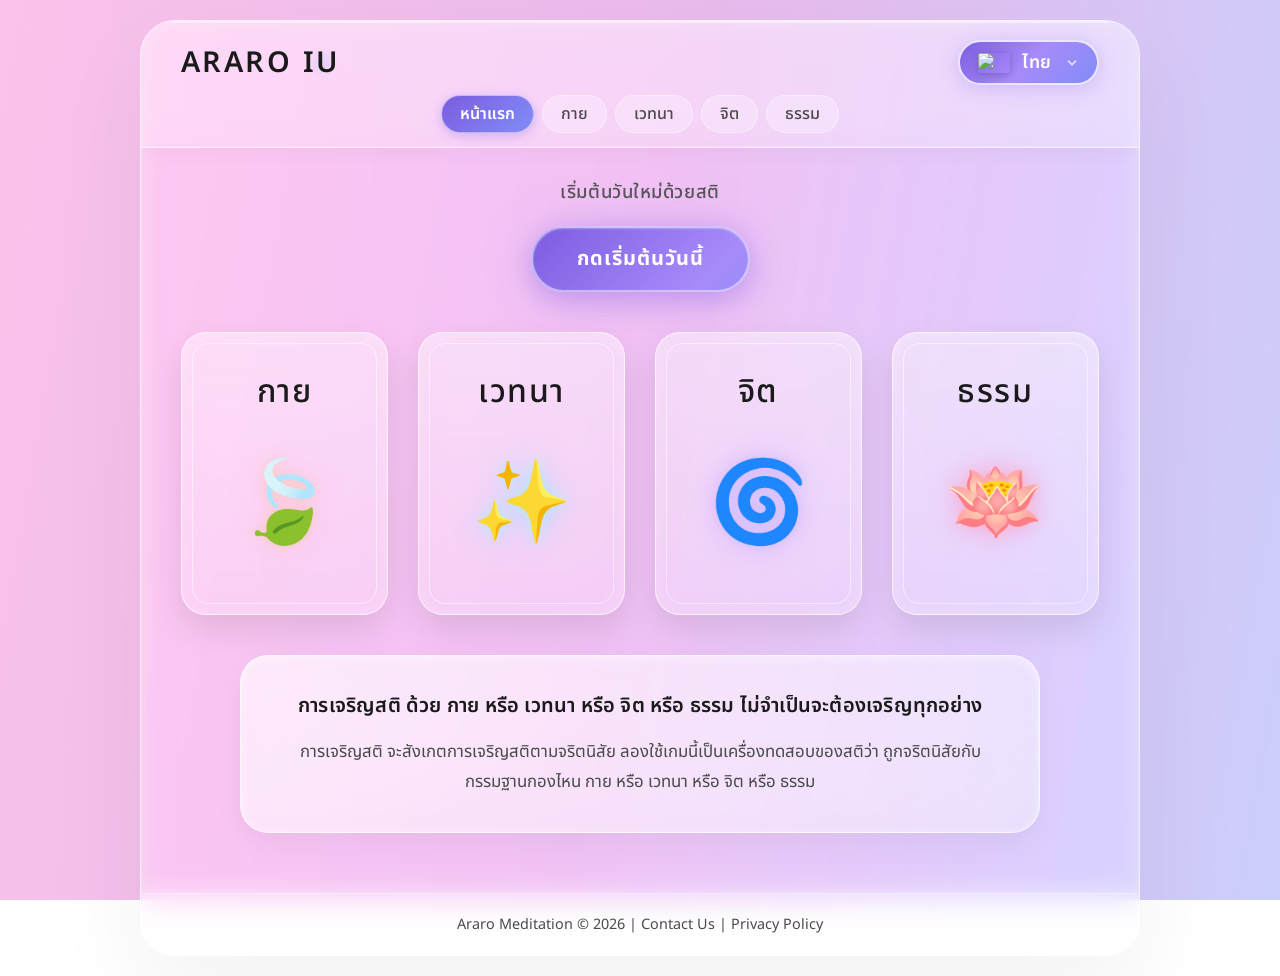
==== commit 3548035d: "Add files via upload" ====
--- a/index.html
+++ b/index.html
@@ -2,6 +2,15 @@
 <html lang="th">
 
 <head>
+    <!-- Google tag (gtag.js) -->
+    <script async src="https://www.googletagmanager.com/gtag/js?id=G-90K02BEWKK"></script>
+    <script>
+        window.dataLayer = window.dataLayer || [];
+        function gtag() { dataLayer.push(arguments); }
+        gtag('js', new Date());
+
+        gtag('config', 'G-90K02BEWKK');
+    </script>
     <meta charset="UTF-8">
     <meta name="viewport" content="width=device-width, initial-scale=1.0">
     <title>เกมเจริญสติ</title>
@@ -1272,17 +1281,6 @@
         <footer class="app-footer">
             <div class="footer-text">Araro Meditation © 2026 | Contact Us | Privacy Policy</div>
             <div class="footer-icons">
-                <a href="https://www.instagram.com/araro_meditation?igsh=MWR2cHNtMXk2c2FuaA==" target="_blank"
-                    rel="noopener noreferrer" aria-label="ติดตามทาง Instagram" class="ig-follow-btn">
-                    <span class="ig-follow-gradient"></span>
-                    <svg class="ig-follow-icon" width="20" height="20" viewBox="0 0 24 24" fill="none"
-                        stroke="currentColor" stroke-width="2">
-                        <rect x="2" y="2" width="20" height="20" rx="5" ry="5"></rect>
-                        <path d="M16 11.37A4 4 0 1 1 12.63 8 4 4 0 0 1 16 11.37z"></path>
-                        <line x1="17.5" y1="6.5" x2="17.51" y2="6.5"></line>
-                    </svg>
-                    <span class="ig-follow-text" id="igFollowText">Follow</span>
-                </a>
             </div>
         </footer>
     </div>
--- a/style.css
+++ b/style.css
@@ -1618,7 +1618,7 @@
 /* ===== Footer ===== */
 .app-footer {
     display: flex;
-    justify-content: space-between;
+    justify-content: center;
     align-items: center;
     background: rgba(255, 255, 255, 0.1);
     padding: 20px 40px;
@@ -1646,109 +1646,6 @@
 .footer-icons a:hover {
     opacity: 1;
     transform: translateY(-2px);
-}
-
-/* ===== Instagram Follow Button ===== */
-.ig-follow-btn {
-    position: relative;
-    display: inline-flex !important;
-    align-items: center;
-    gap: 8px;
-    padding: 10px 22px 10px 16px;
-    border-radius: 12px;
-    color: #fff !important;
-    opacity: 1 !important;
-    font-weight: 600;
-    font-size: 0.95rem;
-    text-decoration: none;
-    overflow: hidden;
-    transition: transform 0.3s cubic-bezier(0.25, 0.8, 0.25, 1), box-shadow 0.3s ease;
-    box-shadow: 0 4px 15px rgba(225, 48, 108, 0.35), 0 2px 8px rgba(131, 58, 180, 0.2);
-    cursor: pointer;
-    z-index: 1;
-}
-
-.ig-follow-gradient {
-    position: absolute;
-    inset: 0;
-    background: linear-gradient(45deg, 
-        #f09433 0%, 
-        #e6683c 25%, 
-        #dc2743 50%, 
-        #cc2366 75%, 
-        #bc1888 100%);
-    z-index: -2;
-    transition: opacity 0.3s ease;
-}
-
-.ig-follow-btn::before {
-    content: '';
-    position: absolute;
-    inset: 0;
-    background: linear-gradient(45deg, 
-        #833ab4 0%, 
-        #fd1d1d 50%, 
-        #fcb045 100%);
-    z-index: -1;
-    opacity: 0;
-    transition: opacity 0.4s ease;
-}
-
-.ig-follow-btn:hover::before {
-    opacity: 1;
-}
-
-.ig-follow-btn::after {
-    content: '';
-    position: absolute;
-    top: -50%;
-    left: -50%;
-    width: 200%;
-    height: 200%;
-    background: linear-gradient(
-        45deg,
-        transparent 30%,
-        rgba(255, 255, 255, 0.15) 50%,
-        transparent 70%
-    );
-    z-index: 0;
-    animation: igShimmer 3s ease-in-out infinite;
-}
-
-@keyframes igShimmer {
-    0% { transform: translateX(-100%) rotate(45deg); }
-    100% { transform: translateX(100%) rotate(45deg); }
-}
-
-.ig-follow-btn:hover {
-    transform: translateY(-3px) scale(1.03) !important;
-    box-shadow: 
-        0 8px 25px rgba(225, 48, 108, 0.5), 
-        0 4px 15px rgba(131, 58, 180, 0.35),
-        0 0 40px rgba(252, 176, 69, 0.2);
-}
-
-.ig-follow-btn:active {
-    transform: translateY(0) scale(0.98) !important;
-    box-shadow: 0 2px 10px rgba(225, 48, 108, 0.3);
-}
-
-.ig-follow-icon {
-    position: relative;
-    z-index: 1;
-    color: #fff;
-    flex-shrink: 0;
-    filter: drop-shadow(0 1px 2px rgba(0, 0, 0, 0.15));
-}
-
-.ig-follow-text {
-    position: relative;
-    z-index: 1;
-    color: #fff;
-    font-weight: 600;
-    letter-spacing: 0.03em;
-    text-shadow: 0 1px 3px rgba(0, 0, 0, 0.15);
-    white-space: nowrap;
 }
 
 /* ===== SPA Sections ===== */
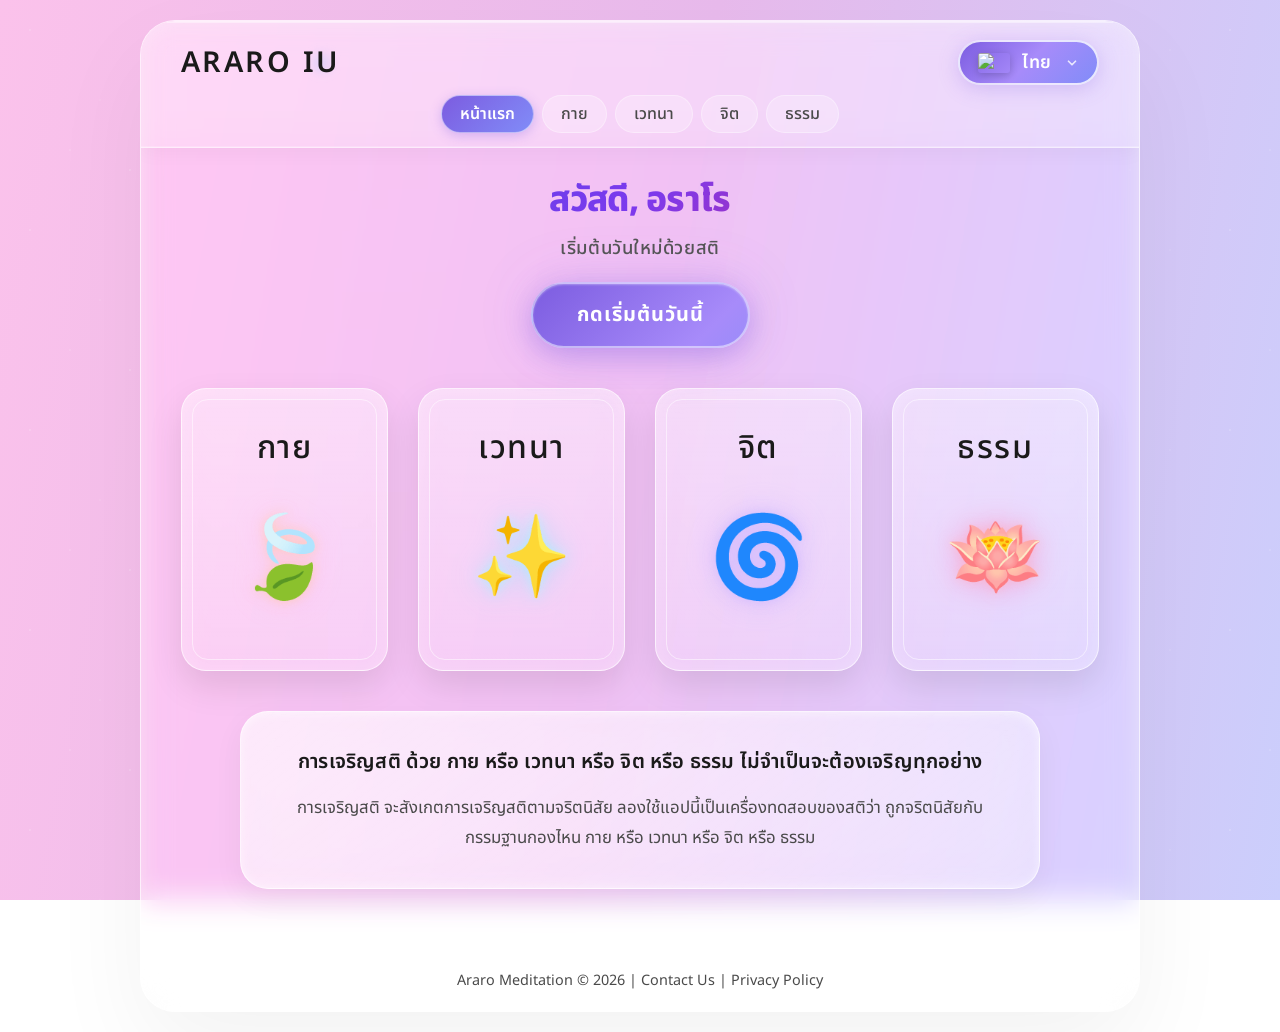
==== commit 988cbe8b: "Add files via upload" ====
--- a/index.html
+++ b/index.html
@@ -13,9 +13,38 @@
     </script>
     <meta charset="UTF-8">
     <meta name="viewport" content="width=device-width, initial-scale=1.0">
-    <title>เกมเจริญสติ</title>
+    <title>แอปเจริญสติ ฝึกสติ สมาธิ | Araro IU Mindfulness & Meditation App</title>
     <meta name="description"
-        content="เว็บไซต์สำหรับฝึกสติ แอพฝึกสติ เกมเจริญสติ สติปัฏฐาน4 Meditation Games Araro IU Meditation">
+        content="แอปเจริญสติและฝึกสมาธิเพื่อการเรียนรู้วิปัสสนากรรมฐานตามหลักสติปัฏฐาน 4 (กาย เวทนา จิต ธรรม) | Araro IU Mindfulness and Meditation App for practicing Vipassana and Satipatthana.">
+    <meta name="keywords"
+        content="ฝึกสติ, สมาธิ, เจริญสติ, วิปัสสนา, สติปัฏฐาน 4, แอปฝึกสติ, แอปเจริญสติ, ทำสมาธิ, วิธีฝึกสติ, อราโร, Mindfulness App, Meditation App, Vipassana, Satipatthana, Araro IU">
+    <meta name="author" content="Araro IU">
+    <meta name="robots" content="index, follow">
+
+    <!-- Open Graph / Facebook SEO -->
+    <meta property="og:type" content="website">
+    <meta property="og:url" content="https://araro-iu.github.io/AraroApp/">
+    <meta property="og:title" content="แอปเจริญสติ ฝึกสติ สมาธิ | Araro IU Mindfulness & Meditation App">
+    <meta property="og:description"
+        content="แอปเจริญสติและฝึกสมาธิเพื่อการเรียนรู้วิปัสสนากรรมฐานตามหลักสติปัฏฐาน 4 (กาย เวทนา จิต ธรรม) | Araro IU Mindfulness and Meditation App.">
+    <meta property="og:image" content="https://araro-iu.github.io/AraroApp/og-image.png">
+    <meta property="og:locale" content="th_TH">
+    <meta property="og:locale:alternate" content="en_US">
+    <meta property="og:site_name" content="Araro IU">
+
+    <!-- Twitter SEO -->
+    <meta property="twitter:card" content="summary_large_image">
+    <meta property="twitter:url" content="https://araro-iu.github.io/AraroApp/">
+    <meta property="twitter:title" content="แอปเจริญสติ ฝึกสติ สมาธิ | Araro IU Mindfulness & Meditation App">
+    <meta property="twitter:description"
+        content="แอปเจริญสติและฝึกสมาธิเพื่อการเรียนรู้วิปัสสนากรรมฐานตามหลักสติปัฏฐาน 4 (กาย เวทนา จิต ธรรม) | Araro IU Mindfulness and Meditation App.">
+    <meta property="twitter:image" content="https://araro-iu.github.io/AraroApp/og-image.png">
+
+    <!-- Multilingual Alternate Links -->
+    <link rel="alternate" hreflang="th" href="https://araro-iu.github.io/AraroApp/">
+    <link rel="alternate" hreflang="en" href="https://araro-iu.github.io/AraroApp/?lang=en">
+    <link rel="alternate" hreflang="x-default" href="https://araro-iu.github.io/AraroApp/">
+    <link rel="canonical" href="https://araro-iu.github.io/AraroApp/">
     <link rel="preconnect" href="https://fonts.googleapis.com">
     <link rel="preconnect" href="https://fonts.gstatic.com" crossorigin>
     <link rel="preload" as="style"
@@ -68,6 +97,8 @@
             <!-- ================= HOME VIEW ================= -->
             <section id="view-home" class="view-section active">
                 <div class="hero-section">
+                    <h1 class="main-title" id="homeTitle" style="font-size: 2.2rem; margin-bottom: 10px;">สวัสดี, อราโร
+                    </h1>
                     <p class="hero-subtitle" id="homeSubtitle">เริ่มต้นวันใหม่ด้วยสติ</p>
                     <button class="start-btn" id="startBtn" onclick="startMindfulness()">กดเริ่มต้นวันนี้</button>
                 </div>
@@ -110,7 +141,7 @@
                     <p id="homeIntroText1">การเจริญสติ ด้วย กาย หรือ เวทนา หรือ จิต หรือ ธรรม
                         ไม่จำเป็นจะต้องเจริญทุกอย่าง</p>
                     <p id="homeIntroText2">การเจริญสติ จะสังเกตการเจริญสติตามจริตนิสัย
-                        ลองใช้เกมนี้เป็นเครื่องทดสอบของสติว่า ถูกจริตนิสัยกับกรรมฐานกองไหน กาย หรือ เวทนา หรือ จิต
+                        ลองใช้แอปนี้เป็นเครื่องทดสอบของสติว่า ถูกจริตนิสัยกับกรรมฐานกองไหน กาย หรือ เวทนา หรือ จิต
                         หรือ ธรรม</p>
                 </div>
 
@@ -496,7 +527,7 @@
                     <!-- Section: Final Insight -->
                     <div class="guide-card guide-card-liberation">
                         <div class="guide-card-inner guide-final-card">
-                            <p class="guide-text guide-text-golden" id="bodyGuideFinalText">เกมส์เจริญสตินี้
+                            <p class="guide-text guide-text-golden" id="bodyGuideFinalText">แอปเจริญสตินี้
                                 ก็เปรียบเสมือนเครื่องมือที่ช่วยในการเจริญสติ ช่วยให้มีการระลึกถึงสติ ในเบื้องต้น
                                 เพราะขณะที่กดปุ่ม มีการนับจำนวนอริยาบทกายแต่ละครั้ง นั้นก็เท่ากับว่า ขณะนั้นมีสติ
                                 เท่ากับจำนวนที่กดปุ่มลงไปนั้น</p>
@@ -569,7 +600,7 @@
                 </section>
 
                 <div class="footer-link-wrapper">
-                    <a href="#" class="footer-link" onclick="navigateTo('guide')">วิธีการเล่นเกมเจริญสติสังเกตเวทนา</a>
+                    <a href="#" class="footer-link" onclick="navigateTo('guide')">วิธีการเล่นแอปเจริญสติสังเกตเวทนา</a>
                 </div>
             </section>
 
@@ -803,7 +834,7 @@
                     <!-- Section: Final Insight -->
                     <div class="guide-card guide-card-liberation">
                         <div class="guide-card-inner guide-final-card">
-                            <p class="guide-text guide-text-golden" id="mindGuideFinalText">เกมส์เจริญสตินี้
+                            <p class="guide-text guide-text-golden" id="mindGuideFinalText">แอปเจริญสตินี้
                                 ก็เปรียบเสมือนเครื่องมือที่ช่วยในการเจริญสติ ช่วยให้มีการระลึกถึงสติ ในเบื้องต้น
                                 เพราะขณะที่กดปุ่ม มีการนับจำนวนจิตแต่ละครั้ง นั้นก็เท่ากับว่า ขณะนั้นมีสติ
                                 เท่ากับจำนวนที่กดปุ่มลงไปนั้น</p>
@@ -1075,7 +1106,7 @@
                     <!-- Section: อุภโตภาควิมุต (Final Insight) -->
                     <div class="guide-card guide-card-liberation">
                         <div class="guide-card-inner guide-final-card">
-                            <p class="guide-text guide-text-golden" id="guideLiberationText">เกมส์เจริญสตินี้
+                            <p class="guide-text guide-text-golden" id="guideLiberationText">แอปเจริญสตินี้
                                 ก็เปรียบเสมือนเครื่องมือที่ช่วยในการเจริญสติ ช่วยให้มีการระลึกถึงสติ ในเบื้องต้น
                                 เพราะขณะที่กดปุ่ม มีการนับจำนวนเวทนาแต่ละครั้ง นั้นก็เท่ากับว่า ขณะนั้นมีสติ
                                 เท่ากับจำนวนที่กดปุ่มลงไปนั้น</p>
@@ -1264,7 +1295,7 @@
                     <!-- Section: Final Insight -->
                     <div class="guide-card guide-card-liberation">
                         <div class="guide-card-inner guide-final-card">
-                            <p class="guide-text guide-text-golden" id="dhammaGuideFinalText">เกมส์เจริญสตินี้
+                            <p class="guide-text guide-text-golden" id="dhammaGuideFinalText">แอปเจริญสตินี้
                                 เปรียบเสมือนเครื่องมือที่ช่วยในการเจริญสติ ช่วยให้มีการระลึกถึงสติ ในเบื้องต้น
                                 เพราะขณะที่กดปุ่ม มีการนับจำนวนแต่ละครั้ง นั้นก็เท่ากับว่า ขณะนั้นมีสติ
                                 เท่ากับจำนวนที่กดปุ่มลงไปนั้น</p>
